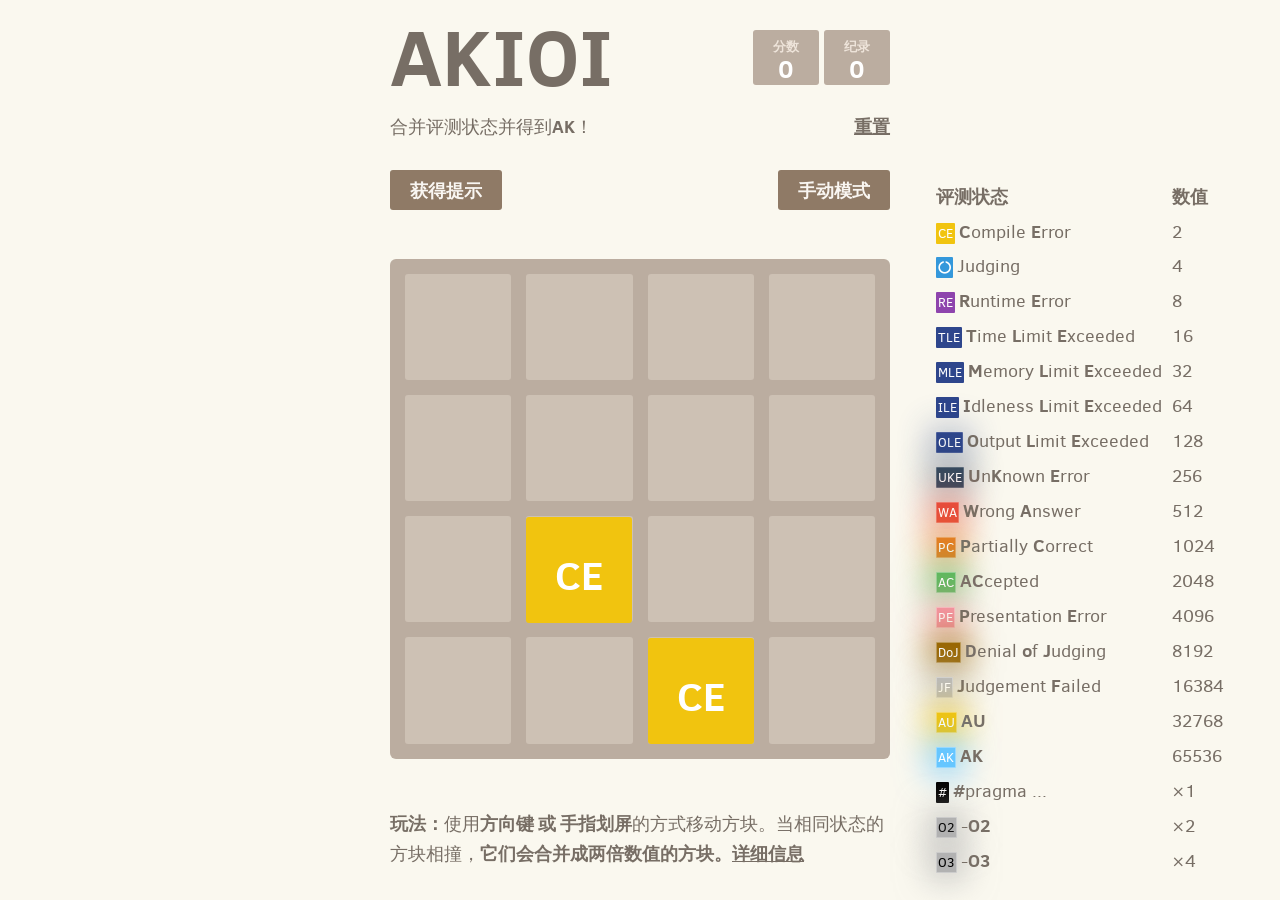
==== index.html @ 3e720c5b "Update" ====
<!DOCTYPE html>
<html>
    
    <head>
        <meta charset="utf-8">
        <title>AK IOI</title>
        <link href="style/main.css@ver=10.css" rel="stylesheet" type="text/css" encoding="utf-8">
        <link href="style/ai.css@ver=10.css" rel="stylesheet" type="text/css">
        <link href="https://cdn.jsdelivr.net/npm/font-awesome@4.7.0/css/font-awesome.min.css" rel="stylesheet" type="text/css">
        <link rel="shortcut icon" href="favicon.ico">
        <script src="https://cdn.jsdelivr.net/npm/jquery@3.2.1/dist/jquery.min.js"></script>
        <meta name="HandheldFriendly" content="True">
        <meta name="MobileOptimized" content="320">
        <meta name="viewport" content="width=device-width, target-densitydpi=160dpi, initial-scale=1.0, maximum-scale=1, user-scalable=no">
        <meta property="og:title" content="AK IOI 游戏" />
        <meta property="og:site_name" content="AK IOI 游戏" />
        <meta property="og:description" content="合并评测状态并获得AK！警告：该游戏非常容易上瘾" />
        <meta property="og:image" content="http://gabrielecirulli.github.io/2048/meta/og_image.png" />
        <style>
        .game-container {
            touch-action: none;
        }
        </style>
        <script>
        	localStorage['65536AI_ActualValue'] = false;
        </script>
    </head>
    
    <body>
        <div class="mobile-top"></div>
        <div class="container">
            <div class="game-explanation game-list" style="pointer-events:none;position:absolute;padding-left:540px;padding-top:128px;">
                <table class="status-list">
                    <style>.status-list th,.status-list td{text-align:left;padding:4px;}</style>
                    <tr>
                        <th>评测状态</th>
                        <th>数值</th>
                    </tr>
                    <tr>
                        <td><span class="tile tile-2 example">CE</span><span class="game-list-label"><strong>C</strong>ompile <strong>E</strong>rror</span></td>
                        <td>2</td>
                    </tr>
                    <tr>
                        <td><span class="tile tile-4 example"><i class="fa fa-spin fa-circle-o-notch"></i></span><span class="game-list-label">Judging</span></td>
                        <td>4</td>
                    </tr>
                    <tr>
                        <td><span class="tile tile-8 example">RE</span><span class="game-list-label"><strong>R</strong>untime <strong>E</strong>rror</span></td>
                        <td>8</td>
                    </tr>
                    <tr>
                        <td><span class="tile tile-16 example">TLE</span><span class="game-list-label"><strong>T</strong>ime <strong>L</strong>imit <strong>E</strong>xceeded</span></td>
                        <td>16</td>
                    </tr>
                    <tr>
                        <td><span class="tile tile-32 example">MLE</span><span class="game-list-label"><strong>M</strong>emory <strong>L</strong>imit <strong>E</strong>xceeded</span></td>
                        <td>32</td>
                    </tr>
                    <tr>
                        <td><span class="tile tile-64 example">ILE</span><span class="game-list-label"><strong>I</strong>dleness <strong>L</strong>imit <strong>E</strong>xceeded</span></td>
                        <td>64</td>
                    </tr>
                    <tr>
                        <td><span class="tile tile-128 example">OLE</span><span class="game-list-label"><strong>O</strong>utput <strong>L</strong>imit <strong>E</strong>xceeded</span></td>
                        <td>128</td>
                    </tr>
                    <tr>
                        <td><span class="tile tile-256 example">UKE</span><span class="game-list-label"><strong>U</strong>n<strong>K</strong>nown <strong>E</strong>rror</span></td>
                        <td>256</td>
                    </tr>
                    <tr>
                        <td><span class="tile tile-512 example">WA</span><span class="game-list-label"><strong>W</strong>rong <strong>A</strong>nswer</span></td>
                        <td>512</td>
                    </tr>
                    <tr>
                        <td><span class="tile tile-1024 example">PC</span><span class="game-list-label"><strong>P</strong>artially <strong>C</strong>orrect</span></td>
                        <td>1024</td>
                    </tr>
                    <tr>
                        <td><span class="tile tile-2048 example">AC</span><span class="game-list-label"><strong>AC</strong>cepted</span></td>
                        <td>2048</td>
                    </tr>
                    <tr>
                        <td><span class="tile tile-4096 example">PE</span><span class="game-list-label"><strong>P</strong>resentation <strong>E</strong>rror</span></td>
                        <td>4096</td>
                    </tr>
                    <tr>
                        <td><span class="tile tile-8192 example">DoJ</span><span class="game-list-label"><strong>D</strong>enial <strong>o</strong>f <strong>J</strong>udging</span></td>
                        <td>8192</td>
                    </tr>
                    <tr>
                        <td><span class="tile tile-16384 example">JF</span><span class="game-list-label"><strong>J</strong>udgement <strong>F</strong>ailed</span></td>
                        <td>16384</td>
                    </tr>
                    <tr>
                        <td><span class="tile tile-32768 example">AU</span><span class="game-list-label"><strong>AU</strong></span></td>
                        <td>32768</td>
                    </tr>
                    <tr>
                        <td><span class="tile tile-65536 example">AK</span><span class="game-list-label"><strong>AK</strong></span></td>
                        <td>65536</td>
                    </tr>
                    <tr>
                        <td><span class="tile tile--1 example">#</span><span class="game-list-label"><strong>#</strong>pragma ...</span></td>
                        <td>×1</td>
                    </tr>
                    <tr>
                        <td><span class="tile tile--2 example">O2</span><span class="game-list-label">-<strong>O2</strong></span></td>
                        <td>×2</td>
                    </tr>
                    <tr>
                        <td><span class="tile tile--4 example">O3</span><span class="game-list-label">-<strong>O3</strong></span></td>
                        <td>×4</td>
                    </tr>
                </table>
            </div>
            <div class="heading">
                 <h1 class="title">AKIOI</h1>

                <div style="float:right">
                  <div class="score-container">0</div>
                  <div class="best-container">0</div>
                </div>
            </div>
            <p class="game-intro">合并评测状态并得到<strong>AK</strong>！
                <a class="restart-button" style="float:right;">重置</a>
            </p>
            <div class="controls">
                <div id="hint-button-container">
                    <button id="hint-button" class="ai-button">获得提示</button>
                </div>
                <div id="feedback-container" href="javascript:void(0)" onclick="document.querySelector('#feedback-container').innerHTML='';"></div>
                <div id="run-button-container">
                    <button id="run-button" class="ai-button">手动模式</button>
                </div>
            </div>
            <div class="game-container">
                <div class="game-message">
                    <p></p>
                    <div class="lower">
                        <a class="retry-button">重玩</a>
                        <a class="score-sharing">提交成绩</a>
                    </div>
                </div>
                <div class="grid-container">
                    <div class="grid-row">
                        <div class="grid-cell"></div>
                        <div class="grid-cell"></div>
                        <div class="grid-cell"></div>
                        <div class="grid-cell"></div>
                    </div>
                    <div class="grid-row">
                        <div class="grid-cell"></div>
                        <div class="grid-cell"></div>
                        <div class="grid-cell"></div>
                        <div class="grid-cell"></div>
                    </div>
                    <div class="grid-row">
                        <div class="grid-cell"></div>
                        <div class="grid-cell"></div>
                        <div class="grid-cell"></div>
                        <div class="grid-cell"></div>
                    </div>
                    <div class="grid-row">
                        <div class="grid-cell"></div>
                        <div class="grid-cell"></div>
                        <div class="grid-cell"></div>
                        <div class="grid-cell"></div>
                    </div>
                </div>
                <div class="tile-container"></div>
            </div>
            <p class="game-explanation"> <strong class="important">玩法：</strong>使用<strong>方向键 或 手指划屏</strong>的方式移动方块。当相同状态的方块相撞，<strong>它们会合并成两倍数值的方块。</strong><a href="https://apps.ak-ioi.com/oi-2048/wiki/" target="_blank">详细信息</a>
            </p>
            <p style="margin-top:8px;display:none;" class="game-explanation" id="getfixed"> <strong class="important">提示：</strong>iOS设备的滚动锁定功能存在问题。你可以<a href="javascript:void(0)" onclick="document.querySelector('html').style.position='fixed';">禁止滚动</a> 以获得更好的游戏体验。
            </p>
            <!-- <h2><center>排行榜</center></h2>
            <p style="margin-top:-8px;"><center>14 天内的前 100 名&nbsp;<a href="javascript:;" onclick="showrank()">刷新</a></center></p>
            <p class="ranklist-show-area" style="margin-bottom: 300px;"></p>
            <script>
                var rank_is_loading = false;
                function showrank() {
                    if(rank_is_loading) return;
                    rank_is_loading = true;
                    $showbox = $('.ranklist-show-area');
                    $showbox.html('正在加载...');
                    $.ajax({
                        type: "GET",
                        cache: false,
                        url: "ranklist/ranklist.php",
                        dataType: "text",
                        error: function(e) {
                            console.log('排行加载失败：',e);
                            $showbox.html('加载失败');
                            rank_is_loading=false;
                        },
                        success: function(e) {
                            $showbox.html(e);
                            rank_is_loading=false;
                        }
                    });
                }
                showrank();
                function hideinfo() {
                    $('.ranklist-info').css('display','none');
                }
                function hideann() {
                    $('.ann-info').css('display','none');
                }
                function showinfo(id) {
                    $area = $('.info-code');
                    $box = $('.ranklist-info');
                    $.ajax({
                        type: "GET",
                        cache: false,
                        url: "ranklist/get_info.php?gameid="+id,
                        dataType: "text",
                        error: function(e) {
                            console.log('详情加载失败：',e);
                            $area.html('加载失败');
                            $box.css('display','block');
                        },
                        success: function(e) {
                            $area.html(e);
                            $box.css('display','block');
                        }
                    });
                }
                function showann(id) {
                    $area = $('.ann-code');
                    $box = $('.ann-info');
                    $.ajax({
                        type: "GET",
                        cache: false,
                        url: "skip-announcement/"+id+".txt",
                        dataType: "text",
                        error: function(e) {
                            console.log('详情加载失败：',e);
                            $area.html('加载失败');
                            $box.css('display','block');
                        },
                        success: function(e) {
                            $area.html(e);
                            $box.css('display','block');
                        }
                    });
                }
            </script> -->
            <style>
                .ranklist-info,
                .ann-info {
                    position:fixed;
                    width:100%;
                    height:100%;
                    left:0;
                    top:0;
                    background-color:rgba(0,0,0,0.5);
                    z-index:500;
                    /*overflow-y:scroll;*/
                    padding:16px;
                    display:block;
                }
                .ranklist-info-inner,
                .ann-info-inner{
                    width: calc(100% - 56px);
                    height: calc(100% - 56px);
                    background-color:#FFF;
                    z-index:501;
                    padding:12px;
                }
                .code-block {
                    border:1px solid #666;
                    background-color: #EEE;
                    font-size:14px;
                    padding:4px;
                    overflow-x:scroll;
                    overflow-y:scroll;
                }
                .info-code,
                .ann-code{
                    width: calc(100% - 13px);
                    height: calc(100% - 45px);
                    margin-bottom:0px;
                    font-size: 17px;
                }
            </style>
            <div class="ranklist-info" style="display:none;">
                <div class="ranklist-info-inner">
                    <h3 style="line-height:20%;margin-top:8px;"><a onclick="hideinfo()">×</a>&nbsp;记录详情</h3>
                    <pre class="code-block info-code">
                        Test text
                    </pre>
                </div>
            </div>
            <div class="ann-info" style="display:none;">
                <div class="ann-info-inner">
                    <h3 style="line-height:20%;margin-top:8px;"><a onclick="hideann()">×</a>&nbsp;作弊说明</h3>
                    <pre class="code-block ann-code">
                        Test text
                    </pre>
                </div>
            </div>
            <!--hr>
            Credits moved to wiki.
            <p>Created by <a href="http://gabrielecirulli.com" target="_blank">Gabriele Cirulli.</a> Based on <a href="https://itunes.apple.com/us/app/1024!/id823499224" target="_blank">1024 by Veewo Studio</a> and conceptually similar to <a href="http://asherv.com/threes/"
                target="_blank">Threes by Asher Vollmer.</a>

            </p>
            <p>AI solver by <a href="https://github.com/ov3y/65536-AI">Matt Overlan</a>

            </p>
            <div class="sharing"> <a href="https://localhost:1/share" class="twitter-share-button" data-text="Check out 65536, a game where you join numbers to score high! #65536game #65536ai" data-via="gabrielecirulli">Tweet</a>

                <script>
                ! function (d, s, id) {
                    var js, fjs = d.getElementsByTagName(s)[0],
                        p = /^http:/.test(d.location) ? 'http' : 'https';
                    if (!d.getElementById(id)) {
                        js = d.createElement(s);
                        js.id = id;
                        js.src = p + '://localhost:1/widgets.js';
                        fjs.parentNode.insertBefore(js, fjs);
                    }
                }(document, 'script', 'twitter-wjs');
                </script> <span class="btc-donate">
        <a href="bitcoin:1Ec6onfsQmoP9kkL3zkpB6c5sA4PVcXU2i">
          <img src="meta/icon_bitcoin.png">Donate
        </a>
        <span class="address"><code>1Ec6onfsQmoP9kkL3zkpB6c5sA4PVcXU2i</code></span>
</span>
            </div>
        </div-->
        </div>
        <script src="js/animframe_polyfill.js"></script>
        <script src="js/hammer.min.js"></script>
        <script src="js/keyboard_input_manager.js@ver=10"></script>
        <script src="js/html_actuator.js@ver=20"></script>
        <script src="js/grid.js@ver=54"></script>
        <script src="js/tile.js"></script>
        <script src="js/game_manager.js@ver=27"></script>
        <script src="js/application.js@ver=17"></script>
        <!--script src="js/all.js"></script-->
        <script src="js/ai.js@ver=55"></script>
        <!--script src="https://cdn.luogu.org/js/jquery-2.1.1.min.js"></script-->
        <script>
          function IsPC(){    
            var userAgentInfo = navigator.userAgent;  
            var Agents = new Array("Android", "iPhone", "SymbianOS", "Windows Phone", "iPad", "iPod");    
            var flag = true;
            for (var v = 0; v < Agents.length; v++) {    
              if (userAgentInfo.indexOf(Agents[v]) > 0) { flag = false; break; }    
            }    
            return flag;    
          }
          var u = navigator.userAgent;
          var isiOS = !!u.match(/\(i[^;]+;( U;)? CPU.+Mac OS X/);
          if(!isiOS) document.getElementById("getfixed").style.display="none";
        </script>
        


        <!--TRAKING CODE PLEASE REMOVE-->
        <script
            async
            src="https://analytics.sparkslab.art/script.js"
            data-website-id="19eea08a-0ecc-4c91-b6fb-1a1234e10586"
            data-domains="apps.ak-ioi.com"
        ></script>

        <!--DO NOT REMOVE THIS-->
        <script>
            /**
             * Tracked:
             * restart - 重新开始游戏
             * // end - 游戏结束
             * submit - 提交成绩
             */
            /**
             * The tracking function
             */
            window.sendAnalyticsEvent = (name) => {
                if(window.umami) {
                    window.umami.track(name)
                }
            }
        </script>
    </body>

</html>
---- style/main.css@ver=10.css ----
/* 你要是还乱码，我就当场把这个电脑屏幕吃掉 */
@import url(fonts/clear-sans.css);
 html, body {
    margin: 0;
    padding: 0;
    background: #faf8ef;
    color: #776e65;
    font-family:"Clear Sans", "Helvetica Neue", Arial, sans-serif;
    font-size: 18px;
}
body {
    margin: 0px 0;
}
.heading:after {
    content:"";
    display: block;
    clear: both;
}
h1.title {
    font-size: 80px;
    font-weight: bold;
    margin: 0;
    display: block;
    float: left;
}
@-webkit-keyframes move-up {
    0% {
        top: 25px;
        opacity: 1;
    }
    100% {
        top: -50px;
        opacity: 0;
    }
}
@-moz-keyframes move-up {
    0% {
        top: 25px;
        opacity: 1;
    }
    100% {
        top: -50px;
        opacity: 0;
    }
}
@keyframes move-up {
    0% {
        top: 25px;
        opacity: 1;
    }
    100% {
        top: -50px;
        opacity: 0;
    }
}
.score-container, .best-container {
    position: relative;
    display: inline-block;
    background: #bbada0;
    padding: 15px 25px;
    font-size: 25px;
    height: 25px;
    line-height: 47px;
    font-weight: bold;
    border-radius: 3px;
    color: white;
    margin-top: 30px;
    text-align: center;
}
.score-container:after, .best-container:after {
    position: absolute;
    width: 100%;
    top: 10px;
    left: 0;
    text-transform: uppercase;
    font-size: 13px;
    line-height: 13px;
    text-align: center;
    color: #eee4da;
}
.score-container .score-addition, .best-container .score-addition {
    position: absolute;
    right: 30px;
    color: red;
    font-size: 25px;
    line-height: 25px;
    font-weight: bold;
    color: rgba(119, 110, 101, 0.9);
    z-index: 100;
    -webkit-animation: move-up 600ms ease-in;
    -moz-animation: move-up 600ms ease-in;
    animation: move-up 600ms ease-in;
    -webkit-animation-fill-mode: both;
    -moz-animation-fill-mode: both;
    animation-fill-mode: both;
}
.score-container:after {
    content:"分数";
}
.best-container:after {
    content:"纪录";
}
.score-container .score-addition {
    position: absolute;
    right: 30px;
    color: red;
    font-size: 25px;
    line-height: 25px;
    font-weight: bold;
    color: rgba(119, 110, 101, 0.9);
    z-index: 100;
    -webkit-animation: move-up 600ms ease-in;
    -moz-animation: move-up 600ms ease-in;
    -webkit-animation-fill-mode: both;
    -moz-animation-fill-mode: both;
}
p {
    margin-top: 0;
    margin-bottom: 10px;
    line-height: 1.65;
}
a {
    color: #776e65;
    font-weight: bold;
    text-decoration: underline;
    cursor: pointer;
}
strong.important {
    text-transform: uppercase;
}
hr {
    border: none;
    border-bottom: 1px solid #d8d4d0;
    margin-top: 20px;
    margin-bottom: 30px;
}
.container {
    width: 500px;
    margin: 0 auto;
}
@-webkit-keyframes fade-in {
    0% {
        opacity: 0;
    }
    100% {
        opacity: 1;
    }
}
@-moz-keyframes fade-in {
    0% {
        opacity: 0;
    }
    100% {
        opacity: 1;
    }
}
@keyframes fade-in {
    0% {
        opacity: 0;
    }
    100% {
        opacity: 1;
    }
}
.game-container {
    margin-top: 40px;
    position: relative;
    padding: 15px;
    cursor: default;
    -webkit-touch-callout: none;
    -webkit-user-select: none;
    -moz-user-select: none;
    background: #bbada0;
    border-radius: 6px;
    width: 500px;
    height: 500px;
    -webkit-box-sizing: border-box;
    -moz-box-sizing: border-box;
    box-sizing: border-box;
}
.game-container .game-message {
    display: none;
    position: absolute;
    top: 0;
    right: 0;
    bottom: 0;
    left: 0;
    background: rgba(238, 228, 218, 0.5);
    z-index: 100;
    text-align: center;
    -webkit-animation: fade-in 800ms ease 1200ms;
    -moz-animation: fade-in 800ms ease 1200ms;
    -webkit-animation-fill-mode: both;
    -moz-animation-fill-mode: both;
}
.game-container .game-message p {
    font-size: 60px;
    font-weight: bold;
    height: 60px;
    line-height: 60px;
    margin-top: 222px;
}
.game-container .game-message .lower {
    display: block;
    margin-top: 59px;
}
.game-container .game-message a {
    display: inline-block;
    background: #8f7a66;
    border-radius: 3px;
    padding: 0 20px;
    text-decoration: none;
    color: #f9f6f2;
    height: 40px;
    line-height: 42px;
    margin-left: 9px;
}
.game-container .game-message .score-sharing {
    display: inline-block;
    vertical-align: middle;
    margin-left: 10px;
}
.game-container .game-message.game-won {
    background: rgba(237, 194, 46, 0.5);
    color: #f9f6f2;
}
.game-container .game-message.game-won, .game-container .game-message.game-over {
    display: block;
}
.grid-container {
    position: absolute;
    z-index: 1;
}
.grid-row {
    margin-bottom: 15px;
}
.grid-row:last-child {
    margin-bottom: 0;
}
.grid-row:after {
    content:"";
    display: block;
    clear: both;
}
.grid-cell {
    width: 106.25px;
    height: 106.25px;
    margin-right: 15px;
    float: left;
    border-radius: 3px;
    background: rgba(238, 228, 218, 0.35);
}
.grid-cell:last-child {
    margin-right: 0;
}
.tile-container {
    position: absolute;
    z-index: 2;
}
.tile {
    width: 106.25px;
    height: 106.25px;
    line-height: 116.25px;
}
.tile.tile-position-1-1 {
    position: absolute;
    left: 0px;
    top: 0px;
}
.tile.tile-position-1-2 {
    position: absolute;
    left: 0px;
    top: 121px;
}
.tile.tile-position-1-3 {
    position: absolute;
    left: 0px;
    top: 243px;
}
.tile.tile-position-1-4 {
    position: absolute;
    left: 0px;
    top: 364px;
}
.tile.tile-position-2-1 {
    position: absolute;
    left: 121px;
    top: 0px;
}
.tile.tile-position-2-2 {
    position: absolute;
    left: 121px;
    top: 121px;
}
.tile.tile-position-2-3 {
    position: absolute;
    left: 121px;
    top: 243px;
}
.tile.tile-position-2-4 {
    position: absolute;
    left: 121px;
    top: 364px;
}
.tile.tile-position-3-1 {
    position: absolute;
    left: 243px;
    top: 0px;
}
.tile.tile-position-3-2 {
    position: absolute;
    left: 243px;
    top: 121px;
}
.tile.tile-position-3-3 {
    position: absolute;
    left: 243px;
    top: 243px;
}
.tile.tile-position-3-4 {
    position: absolute;
    left: 243px;
    top: 364px;
}
.tile.tile-position-4-1 {
    position: absolute;
    left: 364px;
    top: 0px;
}
.tile.tile-position-4-2 {
    position: absolute;
    left: 364px;
    top: 121px;
}
.tile.tile-position-4-3 {
    position: absolute;
    left: 364px;
    top: 243px;
}
.tile.tile-position-4-4 {
    position: absolute;
    left: 364px;
    top: 364px;
}
.tile {
    border-radius: 3px;
    background: #eee4da;
    text-align: center;
    font-weight: bold;
    z-index: 10;
    font-size: 40px !important;
    -webkit-transition: 100ms ease-in-out;
    -moz-transition: 100ms ease-in-out;
    -webkit-transition-property: top, left;
    -moz-transition-property: top, left;
}
.tile.example {
    border-radius: 1px;
    background: #eee4da;
    text-align: center;
    font-weight: normal;
    z-index: 1;
    font-size: 13px !important;
    /*width:20px;*/
    margin-right:4px;
    margin-top:0;
    margin-left:0;
    margin-bottom:0;
    padding:2px;
    line-height: 100%;
}
@media screen and (max-width: 480px) {
    .tile {
        font-size: 20px!important;
    }
}
@media screen and (max-width: 1201px) {
    .game-list-label {
        display:none;
    }
}
@media screen and (max-width: 895px) {
    .game-list {
        display:none;
    }
}
.tile.tile--1 {
    color:#FFF;
    background: rgb(0,0,0);
    box-shadow: 0 0 30px 10px rgba(178,178,178, 0), inset 0 0 0 1px rgba(255, 255, 255, 0);
}
.tile.tile-2 {
    color:#FFF;
    background: rgb(241,196,15);
    box-shadow: 0 0 30px 10px rgba(241,196,15, 0), inset 0 0 0 1px rgba(255, 255, 255, 0);
}
.tile.tile-4 {
    color:#FFF;
    background: rgb(52,152,219);
    box-shadow: 0 0 30px 10px rgba(52,152,219, 0), inset 0 0 0 1px rgba(255, 255, 255, 0);
}
.tile.tile-8 {
    color: #FFF;
    background: rgb(142,68,173);
}
.tile.tile-16 {
    color: #FFF;
    background: rgb(46,70,140);
}
.tile.tile-32 {
    color: #FFF;
    background: rgb(46,70,140);
}
.tile.tile-64 {
    color: #FFF;
    background: rgb(46,70,140);
}
.tile.tile-128 {
    color: #FFF;
    background: rgb(46,70,140);
    box-shadow: 0 0 30px 10px rgba(46,70,140, 0.2381), inset 0 0 0 1px rgba(255, 255, 255, 0.14286);
    font-size: 45px;
}
@media screen and (max-width: 480px) {
    .tile.tile-128 {
        font-size: 25px;
    }
}
.tile.tile-256 {
    color: #FFF;
    background: rgb(52,73,94);
    box-shadow: 0 0 30px 10px rgba(52,73,94, 0.31746), inset 0 0 0 1px rgba(255, 255, 255, 0.19048);
    font-size: 45px;
}
@media screen and (max-width: 480px) {
    .tile.tile-256 {
        font-size: 25px;
    }
}
.tile.tile-512 {
    color: #FFF;
    background: rgb(231,76,60);
    box-shadow: 0 0 30px 10px rgba(231,76,60, 0.39683), inset 0 0 0 1px rgba(255, 255, 255, 0.2381);
    font-size: 45px;
}
@media screen and (max-width: 480px) {
    .tile.tile-512 {
        font-size: 25px;
    }
}
.tile.tile-1024 {
    color: #FFF;
    background: rgb(230,126,34);
    box-shadow: 0 0 30px 10px rgba(230,126,34, 0.47619), inset 0 0 0 1px rgba(255, 255, 255, 0.28571);
    font-size: 35px;
}
@media screen and (max-width: 480px) {
    .tile.tile-1024 {
        font-size: 15px;
    }
}
.tile.tile-2048 {
    color: #FFF;
    background: rgb(94,185,94);
    box-shadow: 0 0 30px 10px rgba(94,185,94, 0.55556), inset 0 0 0 1px rgba(255, 255, 255, 0.33333);
    font-size: 35px;
}
@media screen and (max-width: 480px) {
    .tile.tile-2048 {
        font-size: 15px;
    }
}
.tile.tile-4096 {
    color: #FFF;
    background: rgb(244,149,160);
    box-shadow: 0 0 30px 10px rgba(244,149,160, 0.55556), inset 0 0 0 1px rgba(255, 255, 255, 0.33333);
    font-size: 35px;
}
@media screen and (max-width: 480px) {
    .tile.tile-4096 {
        font-size: 15px;
    }
}
.tile.tile-8192 {
    color: #FFF;
    background: rgb(153,102,0);
    box-shadow: 0 0 30px 10px rgba(153,102,0, 0.55556), inset 0 0 0 1px rgba(255, 255, 255, 0.33333);
    font-size: 35px;
}
@media screen and (max-width: 480px) {
    .tile.tile-8192 {
        font-size: 15px;
    }
}
.tile.tile-16384 {
    color: #FFF;
    background: rgb(187,187,187);
    box-shadow: 0 0 30px 10px rgba(187,187,187, 0.55556), inset 0 0 0 1px rgba(255, 255, 255, 0.33333);
    font-size: 35px;
}
@media screen and (max-width: 480px) {
    .tile.tile-16384 {
        font-size: 12px;
    }
}
.tile.tile-32768 {
    color: #FFF;
    background: rgb(241,196,15);
    box-shadow: 0 0 30px 10px rgba(241,196,15, 0.55556), inset 0 0 0 1px rgba(255, 255, 255, 0.33333);
    font-size: 35px;
}
@media screen and (max-width: 480px) {
    .tile.tile-32768 {
        font-size: 12px;
    }
}
.tile.tile-65536 {
    color: #FFF;
    background: rgb(102,198,255);
    box-shadow: 0 0 30px 10px rgba(102,198,255, 0.55556), inset 0 0 0 1px rgba(255, 255, 255, 0.33333);
    font-size: 35px;
}
@media screen and (max-width: 480px) {
    .tile.tile-65536 {
        font-size: 12px;
    }
}
.tile.tile--2 {
    color: #000;
    background: rgb(178,178,178);
    box-shadow: 0 0 30px 10px rgba(178,178,178, 0.55556), inset 0 0 0 1px rgba(255, 255, 255, 0.33333);
    font-size: 35px;
}
.tile.tile--4 {
    color: #000;
    background: rgb(178,178,178);
    box-shadow: 0 0 30px 10px rgba(178,178,178, 0.55556), inset 0 0 0 1px rgba(255, 255, 255, 0.33333);
    font-size: 35px;
}
@media screen and (max-width: 480px) {
    .tile.tile-65536 {
        font-size: 12px;
    }
}
@-webkit-keyframes appear {
    0% {
        opacity: 0;
        -webkit-transform: scale(0);
        -moz-transform: scale(0);
    }
    100% {
        opacity: 1;
        -webkit-transform: scale(1);
        -moz-transform: scale(1);
    }
}
@-moz-keyframes appear {
    0% {
        opacity: 0;
        -webkit-transform: scale(0);
        -moz-transform: scale(0);
    }
    100% {
        opacity: 1;
        -webkit-transform: scale(1);
        -moz-transform: scale(1);
    }
}
@keyframes appear {
    0% {
        opacity: 0;
        -webkit-transform: scale(0);
        -moz-transform: scale(0);
    }
    100% {
        opacity: 1;
        -webkit-transform: scale(1);
        -moz-transform: scale(1);
    }
}
.tile-new {
    -webkit-animation: appear 200ms ease 100ms;
    -moz-animation: appear 200ms ease 100ms;
    -webkit-animation-fill-mode: both;
    -moz-animation-fill-mode: both;
}
@-webkit-keyframes pop {
    0% {
        -webkit-transform: scale(0);
        -moz-transform: scale(0);
    }
    50% {
        -webkit-transform: scale(1.2);
        -moz-transform: scale(1.2);
    }
    100% {
        -webkit-transform: scale(1);
        -moz-transform: scale(1);
    }
}
@-moz-keyframes pop {
    0% {
        -webkit-transform: scale(0);
        -moz-transform: scale(0);
    }
    50% {
        -webkit-transform: scale(1.2);
        -moz-transform: scale(1.2);
    }
    100% {
        -webkit-transform: scale(1);
        -moz-transform: scale(1);
    }
}
@keyframes pop {
    0% {
        -webkit-transform: scale(0);
        -moz-transform: scale(0);
    }
    50% {
        -webkit-transform: scale(1.2);
        -moz-transform: scale(1.2);
    }
    100% {
        -webkit-transform: scale(1);
        -moz-transform: scale(1);
    }
}
.tile-merged {
    z-index: 20;
    -webkit-animation: pop 200ms ease 100ms;
    -moz-animation: pop 200ms ease 100ms;
    -webkit-animation-fill-mode: both;
    -moz-animation-fill-mode: both;
}
.game-intro {
    margin-bottom: 0;
}
.game-explanation {
    margin-top: 50px;
}
.sharing {
    margin-top: 20px;
    text-align: center;
}
.sharing > iframe, .sharing span {
    display: inline-block;
    vertical-align: middle;
}
@media screen and (max-width: 480px) {
    html, body {
        font-size: 15px;
    }
    body {
        margin: 20px 0;
        padding: 0 20px;
    }
    h1.title {
        font-size: 50px;
    }
    .container {
        width: 280px;
        margin: 0 auto;
    }
    .score-container {
        margin-top: 0;
    }
    .heading {
        margin-bottom: 10px;
    }
    .game-container {
        margin-top: 40px;
        position: relative;
        padding: 10px;
        cursor: default;
        -webkit-touch-callout: none;
        -webkit-user-select: none;
        -moz-user-select: none;
        background: #bbada0;
        border-radius: 6px;
        width: 280px;
        height: 280px;
        -webkit-box-sizing: border-box;
        -moz-box-sizing: border-box;
        box-sizing: border-box;
    }
    .game-container .game-message {
        display: none;
        position: absolute;
        top: 0;
        right: 0;
        bottom: 0;
        left: 0;
        background: rgba(238, 228, 218, 0.5);
        z-index: 100;
        text-align: center;
        -webkit-animation: fade-in 800ms ease 1200ms;
        -moz-animation: fade-in 800ms ease 1200ms;
        -webkit-animation-fill-mode: both;
        -moz-animation-fill-mode: both;
    }
    .game-container .game-message p {
        font-size: 60px;
        font-weight: bold;
        height: 60px;
        line-height: 60px;
        margin-top: 222px;
    }
    .game-container .game-message .lower {
        display: block;
        margin-top: 59px;
    }
    .game-container .game-message a {
        display: inline-block;
        background: #8f7a66;
        border-radius: 3px;
        padding: 0 20px;
        text-decoration: none;
        color: #f9f6f2;
        height: 40px;
        line-height: 42px;
        margin-left: 9px;
    }
    .game-container .game-message .score-sharing {
        display: inline-block;
        vertical-align: middle;
        margin-left: 10px;
    }
    .game-container .game-message.game-won {
        background: rgba(237, 194, 46, 0.5);
        color: #f9f6f2;
    }
    .game-container .game-message.game-won, .game-container .game-message.game-over {
        display: block;
    }
    .grid-container {
        position: absolute;
        z-index: 1;
    }
    .grid-row {
        margin-bottom: 10px;
    }
    .grid-row:last-child {
        margin-bottom: 0;
    }
    .grid-row:after {
        content:"";
        display: block;
        clear: both;
    }
    .grid-cell {
        width: 57.5px;
        height: 57.5px;
        margin-right: 10px;
        float: left;
        border-radius: 3px;
        background: rgba(238, 228, 218, 0.35);
    }
    .grid-cell:last-child {
        margin-right: 0;
    }
    .tile-container {
        position: absolute;
        z-index: 2;
    }
    .tile {
        width: 57.5px;
        height: 57.5px;
        line-height: 67.5px;
    }
    .tile.tile-position-1-1 {
        position: absolute;
        left: 0px;
        top: 0px;
    }
    .tile.tile-position-1-2 {
        position: absolute;
        left: 0px;
        top: 68px;
    }
    .tile.tile-position-1-3 {
        position: absolute;
        left: 0px;
        top: 135px;
    }
    .tile.tile-position-1-4 {
        position: absolute;
        left: 0px;
        top: 203px;
    }
    .tile.tile-position-2-1 {
        position: absolute;
        left: 68px;
        top: 0px;
    }
    .tile.tile-position-2-2 {
        position: absolute;
        left: 68px;
        top: 68px;
    }
    .tile.tile-position-2-3 {
        position: absolute;
        left: 68px;
        top: 135px;
    }
    .tile.tile-position-2-4 {
        position: absolute;
        left: 68px;
        top: 203px;
    }
    .tile.tile-position-3-1 {
        position: absolute;
        left: 135px;
        top: 0px;
    }
    .tile.tile-position-3-2 {
        position: absolute;
        left: 135px;
        top: 68px;
    }
    .tile.tile-position-3-3 {
        position: absolute;
        left: 135px;
        top: 135px;
    }
    .tile.tile-position-3-4 {
        position: absolute;
        left: 135px;
        top: 203px;
    }
    .tile.tile-position-4-1 {
        position: absolute;
        left: 203px;
        top: 0px;
    }
    .tile.tile-position-4-2 {
        position: absolute;
        left: 203px;
        top: 68px;
    }
    .tile.tile-position-4-3 {
        position: absolute;
        left: 203px;
        top: 135px;
    }
    .tile.tile-position-4-4 {
        position: absolute;
        left: 203px;
        top: 203px;
    }
    .game-container {
        margin-top: 20px;
    }
    .tile {
        font-size: 35px;
    }
    .game-message p {
        font-size: 30px !important;
        height: 30px !important;
        line-height: 30px !important;
        margin-top: 90px !important;
    }
    .game-message .lower {
        margin-top: 30px !important;
    }
}
.btc-donate {
    position: relative;
    margin-left: 20px;
    display: inline-block;
    background: #8f7a66;
    border-radius: 3px;
    padding: 0 20px;
    text-decoration: none;
    color: #f9f6f2;
    height: 40px;
    line-height: 42px;
    cursor: pointer;
}
.btc-donate img {
    vertical-align: -4px;
    margin-right: 8px;
}
.btc-donate a {
    color: #f9f6f2;
    text-decoration: none;
    font-weight: normal;
}
.btc-donate .address {
    cursor: auto;
    position: absolute;
    width: 340px;
    right: 50%;
    margin-right: -170px;
    padding-bottom: 7px;
    top: -30px;
    opacity: 0;
    pointer-events: none;
    -webkit-transition: 400ms ease;
    -moz-transition: 400ms ease;
    -webkit-transition-property: top, opacity;
    -moz-transition-property: top, opacity;
}
.btc-donate .address:after {
    position: absolute;
    border-top: 10px solid #bbada0;
    border-right: 7px solid transparent;
    border-left: 7px solid transparent;
    content:"";
    bottom: 0px;
    left: 50%;
    margin-left: -7px;
}
.btc-donate .address code {
    background-color: #bbada0;
    padding: 10px 15px;
    width: 100%;
    border-radius: 3px;
    line-height: 1;
    font-weight: normal;
    font-size: 15px;
    font-family: Consolas, "Liberation Mono", Courier, monospace;
    text-align: center;
}
.btc-donate:hover .address, .btc-donate .address:hover .address {
    opacity: 1;
    top: -45px;
    pointer-events: auto;
}
---- style/ai.css@ver=10.css ----
.controls {
  margin-top: 1em;
  padding: 0.5em 0;
  overflow: auto;
}

.controls button {
  /*display: inline-block;*/
  background: #8f7a66;
  border: 0;
  border-radius: 3px;
  padding: 0 20px;
  color: #f9f6f2;
  height: 40px;
  line-height: 42px;
  font-family: "Clear Sans", "Helvetica Neue", Arial, sans-serif;
  font-size: 18px;
  font-weight: bold;
  cursor: pointer;
}

.controls button:hover {
    background: #ad957f;
} 

.ai-button, #feedback-container {
  line-height: 40px;
  font-size: 36px;
}

#run-button-container {
  float: right;
}

#hint-button-container, #feedback-container {
  float: left;
}

#feedback-container {
  background: #8f7a66;
  color: #f9f6f2;
  margin-left: 1em;
  font-weight: bold;
}
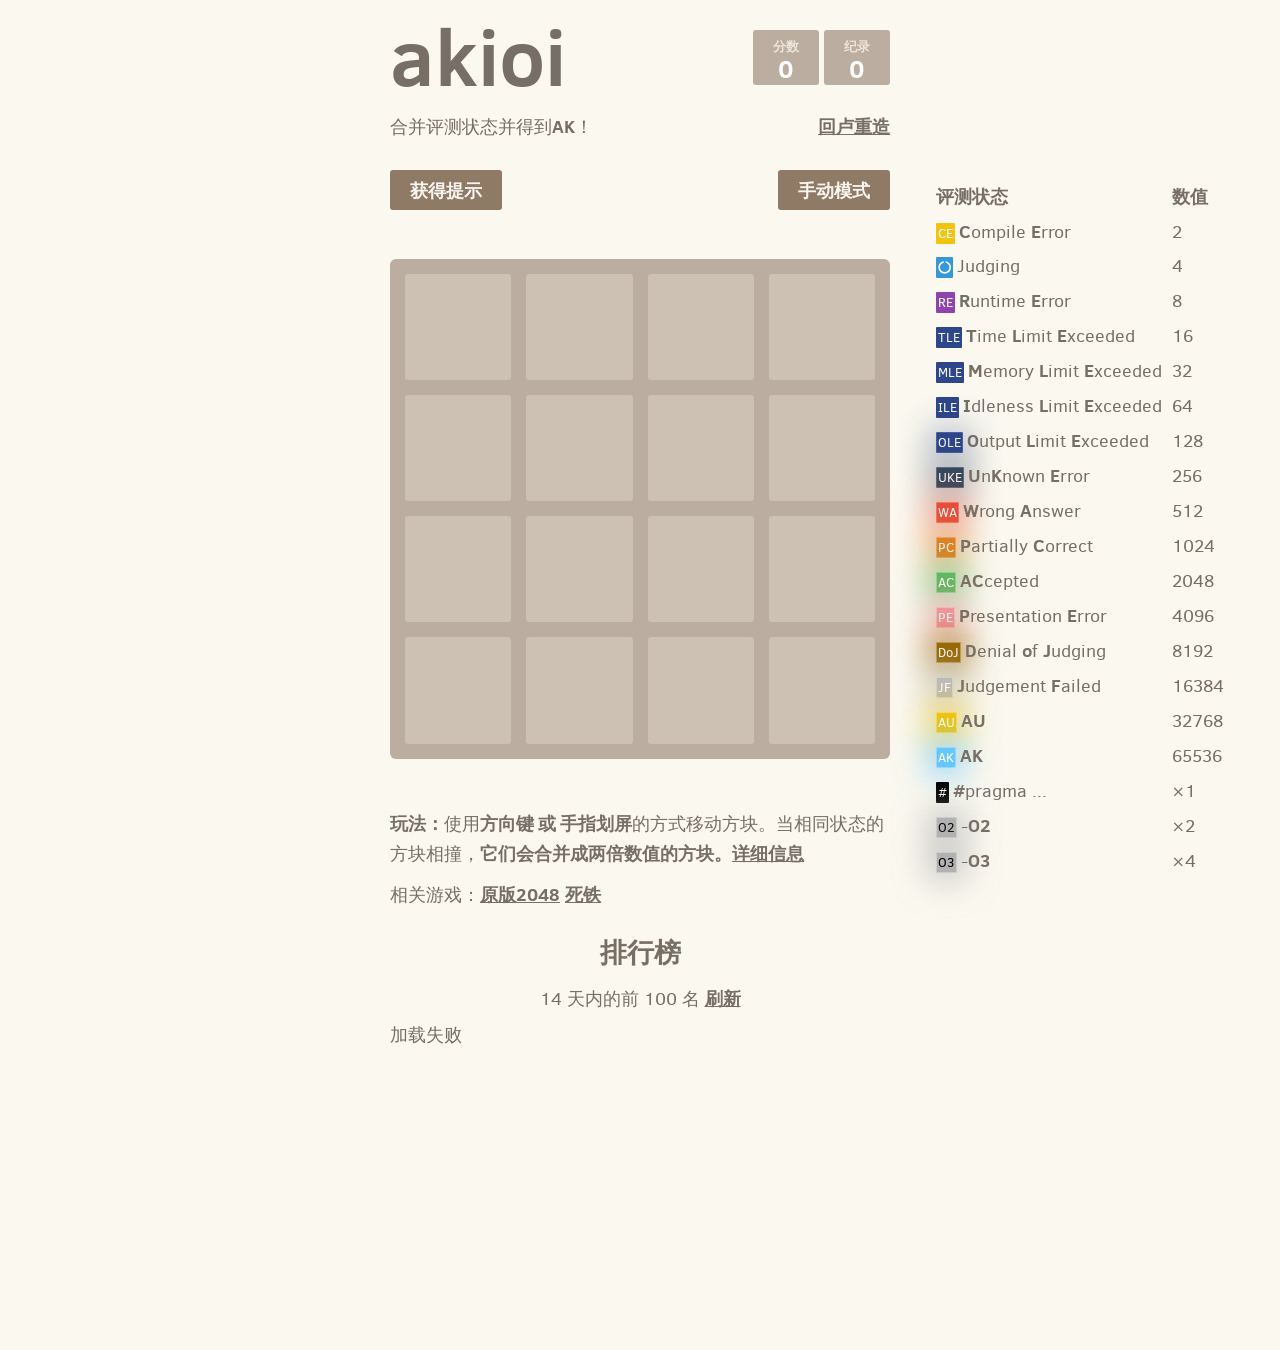
==== commit faf5eed9: "Update" ====
--- a/index.html
+++ b/index.html
@@ -4,10 +4,10 @@
     <head>
         <meta charset="utf-8">
         <title>AK IOI</title>
-        <link href="style/main.css@ver=10.css" rel="stylesheet" type="text/css" encoding="utf-8">
-        <link href="style/ai.css@ver=10.css" rel="stylesheet" type="text/css">
+        <link href="oi-2048/style/main.css@ver=10.css" rel="stylesheet" type="text/css" encoding="utf-8">
+        <link href="oi-2048/style/ai.css@ver=10.css" rel="stylesheet" type="text/css">
         <link href="https://cdn.jsdelivr.net/npm/font-awesome@4.7.0/css/font-awesome.min.css" rel="stylesheet" type="text/css">
-        <link rel="shortcut icon" href="favicon.ico">
+        <link rel="shortcut icon" href="oi-2048/favicon.ico">
         <script src="https://cdn.jsdelivr.net/npm/jquery@3.2.1/dist/jquery.min.js"></script>
         <meta name="HandheldFriendly" content="True">
         <meta name="MobileOptimized" content="320">
@@ -115,7 +115,7 @@
                 </table>
             </div>
             <div class="heading">
-                 <h1 class="title">AKIOI</h1>
+                 <h1 class="title">akioi</h1>
 
                 <div style="float:right">
                   <div class="score-container">0</div>
@@ -123,7 +123,7 @@
                 </div>
             </div>
             <p class="game-intro">合并评测状态并得到<strong>AK</strong>！
-                <a class="restart-button" style="float:right;">重置</a>
+                <a class="restart-button" style="float:right;">回卢重造</a>
             </p>
             <div class="controls">
                 <div id="hint-button-container">
@@ -172,9 +172,10 @@
             </div>
             <p class="game-explanation"> <strong class="important">玩法：</strong>使用<strong>方向键 或 手指划屏</strong>的方式移动方块。当相同状态的方块相撞，<strong>它们会合并成两倍数值的方块。</strong><a href="https://apps.ak-ioi.com/oi-2048/wiki/" target="_blank">详细信息</a>
             </p>
+            <p>相关游戏：<a href="https://2048game.com/" target="_blank">原版2048</a> <a href="https://dimit.me/Fe26/index_zh_CN.html" target="_blank">死铁</a></p>
             <p style="margin-top:8px;display:none;" class="game-explanation" id="getfixed"> <strong class="important">提示：</strong>iOS设备的滚动锁定功能存在问题。你可以<a href="javascript:void(0)" onclick="document.querySelector('html').style.position='fixed';">禁止滚动</a> 以获得更好的游戏体验。
             </p>
-            <!-- <h2><center>排行榜</center></h2>
+            <h2><center>排行榜</center></h2>
             <p style="margin-top:-8px;"><center>14 天内的前 100 名&nbsp;<a href="javascript:;" onclick="showrank()">刷新</a></center></p>
             <p class="ranklist-show-area" style="margin-bottom: 300px;"></p>
             <script>
@@ -245,7 +246,7 @@
                         }
                     });
                 }
-            </script> -->
+            </script>
             <style>
                 .ranklist-info,
                 .ann-info {
@@ -331,16 +332,16 @@
             </div>
         </div-->
         </div>
-        <script src="js/animframe_polyfill.js"></script>
-        <script src="js/hammer.min.js"></script>
-        <script src="js/keyboard_input_manager.js@ver=10"></script>
-        <script src="js/html_actuator.js@ver=20"></script>
-        <script src="js/grid.js@ver=54"></script>
-        <script src="js/tile.js"></script>
-        <script src="js/game_manager.js@ver=27"></script>
-        <script src="js/application.js@ver=17"></script>
+        <script src="oi-2048/js/animframe_polyfill.js"></script>
+        <script src="oi-2048/js/hammer.min.js"></script>
+        <script src="oi-2048/js/keyboard_input_manager.js@ver=10"></script>
+        <script src="oi-2048/js/html_actuator.js@ver=20"></script>
+        <script src="oi-2048/js/grid.js@ver=54"></script>
+        <script src="oi-2048/js/tile.js"></script>
+        <script src="oi-2048/js/game_manager.js@ver=27"></script>
+        <script src="oi-2048/js/application.js@ver=17"></script>
         <!--script src="js/all.js"></script-->
-        <script src="js/ai.js@ver=55"></script>
+        <script src="oi-2048/js/ai.js@ver=55"></script>
         <!--script src="https://cdn.luogu.org/js/jquery-2.1.1.min.js"></script-->
         <script>
           function IsPC(){    
--- a/oi-2048/style/main.css@ver=10.css
+++ b/oi-2048/style/main.css@ver=10.css
@@ -0,0 +1,929 @@
+/* 你要是还乱码，我就当场把这个电脑屏幕吃掉 */
+@import url(fonts/clear-sans.css);
+ html, body {
+    margin: 0;
+    padding: 0;
+    background: #faf8ef;
+    color: #776e65;
+    font-family:"Clear Sans", "Helvetica Neue", Arial, sans-serif;
+    font-size: 18px;
+}
+body {
+    margin: 0px 0;
+}
+.heading:after {
+    content:"";
+    display: block;
+    clear: both;
+}
+h1.title {
+    font-size: 80px;
+    font-weight: bold;
+    margin: 0;
+    display: block;
+    float: left;
+}
+@-webkit-keyframes move-up {
+    0% {
+        top: 25px;
+        opacity: 1;
+    }
+    100% {
+        top: -50px;
+        opacity: 0;
+    }
+}
+@-moz-keyframes move-up {
+    0% {
+        top: 25px;
+        opacity: 1;
+    }
+    100% {
+        top: -50px;
+        opacity: 0;
+    }
+}
+@keyframes move-up {
+    0% {
+        top: 25px;
+        opacity: 1;
+    }
+    100% {
+        top: -50px;
+        opacity: 0;
+    }
+}
+.score-container, .best-container {
+    position: relative;
+    display: inline-block;
+    background: #bbada0;
+    padding: 15px 25px;
+    font-size: 25px;
+    height: 25px;
+    line-height: 47px;
+    font-weight: bold;
+    border-radius: 3px;
+    color: white;
+    margin-top: 30px;
+    text-align: center;
+}
+.score-container:after, .best-container:after {
+    position: absolute;
+    width: 100%;
+    top: 10px;
+    left: 0;
+    text-transform: uppercase;
+    font-size: 13px;
+    line-height: 13px;
+    text-align: center;
+    color: #eee4da;
+}
+.score-container .score-addition, .best-container .score-addition {
+    position: absolute;
+    right: 30px;
+    color: red;
+    font-size: 25px;
+    line-height: 25px;
+    font-weight: bold;
+    color: rgba(119, 110, 101, 0.9);
+    z-index: 100;
+    -webkit-animation: move-up 600ms ease-in;
+    -moz-animation: move-up 600ms ease-in;
+    animation: move-up 600ms ease-in;
+    -webkit-animation-fill-mode: both;
+    -moz-animation-fill-mode: both;
+    animation-fill-mode: both;
+}
+.score-container:after {
+    content:"分数";
+}
+.best-container:after {
+    content:"纪录";
+}
+.score-container .score-addition {
+    position: absolute;
+    right: 30px;
+    color: red;
+    font-size: 25px;
+    line-height: 25px;
+    font-weight: bold;
+    color: rgba(119, 110, 101, 0.9);
+    z-index: 100;
+    -webkit-animation: move-up 600ms ease-in;
+    -moz-animation: move-up 600ms ease-in;
+    -webkit-animation-fill-mode: both;
+    -moz-animation-fill-mode: both;
+}
+p {
+    margin-top: 0;
+    margin-bottom: 10px;
+    line-height: 1.65;
+}
+a {
+    color: #776e65;
+    font-weight: bold;
+    text-decoration: underline;
+    cursor: pointer;
+}
+strong.important {
+    text-transform: uppercase;
+}
+hr {
+    border: none;
+    border-bottom: 1px solid #d8d4d0;
+    margin-top: 20px;
+    margin-bottom: 30px;
+}
+.container {
+    width: 500px;
+    margin: 0 auto;
+}
+@-webkit-keyframes fade-in {
+    0% {
+        opacity: 0;
+    }
+    100% {
+        opacity: 1;
+    }
+}
+@-moz-keyframes fade-in {
+    0% {
+        opacity: 0;
+    }
+    100% {
+        opacity: 1;
+    }
+}
+@keyframes fade-in {
+    0% {
+        opacity: 0;
+    }
+    100% {
+        opacity: 1;
+    }
+}
+.game-container {
+    margin-top: 40px;
+    position: relative;
+    padding: 15px;
+    cursor: default;
+    -webkit-touch-callout: none;
+    -webkit-user-select: none;
+    -moz-user-select: none;
+    background: #bbada0;
+    border-radius: 6px;
+    width: 500px;
+    height: 500px;
+    -webkit-box-sizing: border-box;
+    -moz-box-sizing: border-box;
+    box-sizing: border-box;
+}
+.game-container .game-message {
+    display: none;
+    position: absolute;
+    top: 0;
+    right: 0;
+    bottom: 0;
+    left: 0;
+    background: rgba(238, 228, 218, 0.5);
+    z-index: 100;
+    text-align: center;
+    -webkit-animation: fade-in 800ms ease 1200ms;
+    -moz-animation: fade-in 800ms ease 1200ms;
+    -webkit-animation-fill-mode: both;
+    -moz-animation-fill-mode: both;
+}
+.game-container .game-message p {
+    font-size: 60px;
+    font-weight: bold;
+    height: 60px;
+    line-height: 60px;
+    margin-top: 222px;
+}
+.game-container .game-message .lower {
+    display: block;
+    margin-top: 59px;
+}
+.game-container .game-message a {
+    display: inline-block;
+    background: #8f7a66;
+    border-radius: 3px;
+    padding: 0 20px;
+    text-decoration: none;
+    color: #f9f6f2;
+    height: 40px;
+    line-height: 42px;
+    margin-left: 9px;
+}
+.game-container .game-message .score-sharing {
+    display: inline-block;
+    vertical-align: middle;
+    margin-left: 10px;
+}
+.game-container .game-message.game-won {
+    background: rgba(237, 194, 46, 0.5);
+    color: #f9f6f2;
+}
+.game-container .game-message.game-won, .game-container .game-message.game-over {
+    display: block;
+}
+.grid-container {
+    position: absolute;
+    z-index: 1;
+}
+.grid-row {
+    margin-bottom: 15px;
+}
+.grid-row:last-child {
+    margin-bottom: 0;
+}
+.grid-row:after {
+    content:"";
+    display: block;
+    clear: both;
+}
+.grid-cell {
+    width: 106.25px;
+    height: 106.25px;
+    margin-right: 15px;
+    float: left;
+    border-radius: 3px;
+    background: rgba(238, 228, 218, 0.35);
+}
+.grid-cell:last-child {
+    margin-right: 0;
+}
+.tile-container {
+    position: absolute;
+    z-index: 2;
+}
+.tile {
+    width: 106.25px;
+    height: 106.25px;
+    line-height: 116.25px;
+}
+.tile.tile-position-1-1 {
+    position: absolute;
+    left: 0px;
+    top: 0px;
+}
+.tile.tile-position-1-2 {
+    position: absolute;
+    left: 0px;
+    top: 121px;
+}
+.tile.tile-position-1-3 {
+    position: absolute;
+    left: 0px;
+    top: 243px;
+}
+.tile.tile-position-1-4 {
+    position: absolute;
+    left: 0px;
+    top: 364px;
+}
+.tile.tile-position-2-1 {
+    position: absolute;
+    left: 121px;
+    top: 0px;
+}
+.tile.tile-position-2-2 {
+    position: absolute;
+    left: 121px;
+    top: 121px;
+}
+.tile.tile-position-2-3 {
+    position: absolute;
+    left: 121px;
+    top: 243px;
+}
+.tile.tile-position-2-4 {
+    position: absolute;
+    left: 121px;
+    top: 364px;
+}
+.tile.tile-position-3-1 {
+    position: absolute;
+    left: 243px;
+    top: 0px;
+}
+.tile.tile-position-3-2 {
+    position: absolute;
+    left: 243px;
+    top: 121px;
+}
+.tile.tile-position-3-3 {
+    position: absolute;
+    left: 243px;
+    top: 243px;
+}
+.tile.tile-position-3-4 {
+    position: absolute;
+    left: 243px;
+    top: 364px;
+}
+.tile.tile-position-4-1 {
+    position: absolute;
+    left: 364px;
+    top: 0px;
+}
+.tile.tile-position-4-2 {
+    position: absolute;
+    left: 364px;
+    top: 121px;
+}
+.tile.tile-position-4-3 {
+    position: absolute;
+    left: 364px;
+    top: 243px;
+}
+.tile.tile-position-4-4 {
+    position: absolute;
+    left: 364px;
+    top: 364px;
+}
+.tile {
+    border-radius: 3px;
+    background: #eee4da;
+    text-align: center;
+    font-weight: bold;
+    z-index: 10;
+    font-size: 40px !important;
+    -webkit-transition: 100ms ease-in-out;
+    -moz-transition: 100ms ease-in-out;
+    -webkit-transition-property: top, left;
+    -moz-transition-property: top, left;
+}
+.tile.example {
+    border-radius: 1px;
+    background: #eee4da;
+    text-align: center;
+    font-weight: normal;
+    z-index: 1;
+    font-size: 13px !important;
+    /*width:20px;*/
+    margin-right:4px;
+    margin-top:0;
+    margin-left:0;
+    margin-bottom:0;
+    padding:2px;
+    line-height: 100%;
+}
+@media screen and (max-width: 480px) {
+    .tile {
+        font-size: 20px!important;
+    }
+}
+@media screen and (max-width: 1201px) {
+    .game-list-label {
+        display:none;
+    }
+}
+@media screen and (max-width: 895px) {
+    .game-list {
+        display:none;
+    }
+}
+.tile.tile--1 {
+    color:#FFF;
+    background: rgb(0,0,0);
+    box-shadow: 0 0 30px 10px rgba(178,178,178, 0), inset 0 0 0 1px rgba(255, 255, 255, 0);
+}
+.tile.tile-2 {
+    color:#FFF;
+    background: rgb(241,196,15);
+    box-shadow: 0 0 30px 10px rgba(241,196,15, 0), inset 0 0 0 1px rgba(255, 255, 255, 0);
+}
+.tile.tile-4 {
+    color:#FFF;
+    background: rgb(52,152,219);
+    box-shadow: 0 0 30px 10px rgba(52,152,219, 0), inset 0 0 0 1px rgba(255, 255, 255, 0);
+}
+.tile.tile-8 {
+    color: #FFF;
+    background: rgb(142,68,173);
+}
+.tile.tile-16 {
+    color: #FFF;
+    background: rgb(46,70,140);
+}
+.tile.tile-32 {
+    color: #FFF;
+    background: rgb(46,70,140);
+}
+.tile.tile-64 {
+    color: #FFF;
+    background: rgb(46,70,140);
+}
+.tile.tile-128 {
+    color: #FFF;
+    background: rgb(46,70,140);
+    box-shadow: 0 0 30px 10px rgba(46,70,140, 0.2381), inset 0 0 0 1px rgba(255, 255, 255, 0.14286);
+    font-size: 45px;
+}
+@media screen and (max-width: 480px) {
+    .tile.tile-128 {
+        font-size: 25px;
+    }
+}
+.tile.tile-256 {
+    color: #FFF;
+    background: rgb(52,73,94);
+    box-shadow: 0 0 30px 10px rgba(52,73,94, 0.31746), inset 0 0 0 1px rgba(255, 255, 255, 0.19048);
+    font-size: 45px;
+}
+@media screen and (max-width: 480px) {
+    .tile.tile-256 {
+        font-size: 25px;
+    }
+}
+.tile.tile-512 {
+    color: #FFF;
+    background: rgb(231,76,60);
+    box-shadow: 0 0 30px 10px rgba(231,76,60, 0.39683), inset 0 0 0 1px rgba(255, 255, 255, 0.2381);
+    font-size: 45px;
+}
+@media screen and (max-width: 480px) {
+    .tile.tile-512 {
+        font-size: 25px;
+    }
+}
+.tile.tile-1024 {
+    color: #FFF;
+    background: rgb(230,126,34);
+    box-shadow: 0 0 30px 10px rgba(230,126,34, 0.47619), inset 0 0 0 1px rgba(255, 255, 255, 0.28571);
+    font-size: 35px;
+}
+@media screen and (max-width: 480px) {
+    .tile.tile-1024 {
+        font-size: 15px;
+    }
+}
+.tile.tile-2048 {
+    color: #FFF;
+    background: rgb(94,185,94);
+    box-shadow: 0 0 30px 10px rgba(94,185,94, 0.55556), inset 0 0 0 1px rgba(255, 255, 255, 0.33333);
+    font-size: 35px;
+}
+@media screen and (max-width: 480px) {
+    .tile.tile-2048 {
+        font-size: 15px;
+    }
+}
+.tile.tile-4096 {
+    color: #FFF;
+    background: rgb(244,149,160);
+    box-shadow: 0 0 30px 10px rgba(244,149,160, 0.55556), inset 0 0 0 1px rgba(255, 255, 255, 0.33333);
+    font-size: 35px;
+}
+@media screen and (max-width: 480px) {
+    .tile.tile-4096 {
+        font-size: 15px;
+    }
+}
+.tile.tile-8192 {
+    color: #FFF;
+    background: rgb(153,102,0);
+    box-shadow: 0 0 30px 10px rgba(153,102,0, 0.55556), inset 0 0 0 1px rgba(255, 255, 255, 0.33333);
+    font-size: 35px;
+}
+@media screen and (max-width: 480px) {
+    .tile.tile-8192 {
+        font-size: 15px;
+    }
+}
+.tile.tile-16384 {
+    color: #FFF;
+    background: rgb(187,187,187);
+    box-shadow: 0 0 30px 10px rgba(187,187,187, 0.55556), inset 0 0 0 1px rgba(255, 255, 255, 0.33333);
+    font-size: 35px;
+}
+@media screen and (max-width: 480px) {
+    .tile.tile-16384 {
+        font-size: 12px;
+    }
+}
+.tile.tile-32768 {
+    color: #FFF;
+    background: rgb(241,196,15);
+    box-shadow: 0 0 30px 10px rgba(241,196,15, 0.55556), inset 0 0 0 1px rgba(255, 255, 255, 0.33333);
+    font-size: 35px;
+}
+@media screen and (max-width: 480px) {
+    .tile.tile-32768 {
+        font-size: 12px;
+    }
+}
+.tile.tile-65536 {
+    color: #FFF;
+    background: rgb(102,198,255);
+    box-shadow: 0 0 30px 10px rgba(102,198,255, 0.55556), inset 0 0 0 1px rgba(255, 255, 255, 0.33333);
+    font-size: 35px;
+}
+@media screen and (max-width: 480px) {
+    .tile.tile-65536 {
+        font-size: 12px;
+    }
+}
+.tile.tile--2 {
+    color: #000;
+    background: rgb(178,178,178);
+    box-shadow: 0 0 30px 10px rgba(178,178,178, 0.55556), inset 0 0 0 1px rgba(255, 255, 255, 0.33333);
+    font-size: 35px;
+}
+.tile.tile--4 {
+    color: #000;
+    background: rgb(178,178,178);
+    box-shadow: 0 0 30px 10px rgba(178,178,178, 0.55556), inset 0 0 0 1px rgba(255, 255, 255, 0.33333);
+    font-size: 35px;
+}
+@media screen and (max-width: 480px) {
+    .tile.tile-65536 {
+        font-size: 12px;
+    }
+}
+@-webkit-keyframes appear {
+    0% {
+        opacity: 0;
+        -webkit-transform: scale(0);
+        -moz-transform: scale(0);
+    }
+    100% {
+        opacity: 1;
+        -webkit-transform: scale(1);
+        -moz-transform: scale(1);
+    }
+}
+@-moz-keyframes appear {
+    0% {
+        opacity: 0;
+        -webkit-transform: scale(0);
+        -moz-transform: scale(0);
+    }
+    100% {
+        opacity: 1;
+        -webkit-transform: scale(1);
+        -moz-transform: scale(1);
+    }
+}
+@keyframes appear {
+    0% {
+        opacity: 0;
+        -webkit-transform: scale(0);
+        -moz-transform: scale(0);
+    }
+    100% {
+        opacity: 1;
+        -webkit-transform: scale(1);
+        -moz-transform: scale(1);
+    }
+}
+.tile-new {
+    -webkit-animation: appear 200ms ease 100ms;
+    -moz-animation: appear 200ms ease 100ms;
+    -webkit-animation-fill-mode: both;
+    -moz-animation-fill-mode: both;
+}
+@-webkit-keyframes pop {
+    0% {
+        -webkit-transform: scale(0);
+        -moz-transform: scale(0);
+    }
+    50% {
+        -webkit-transform: scale(1.2);
+        -moz-transform: scale(1.2);
+    }
+    100% {
+        -webkit-transform: scale(1);
+        -moz-transform: scale(1);
+    }
+}
+@-moz-keyframes pop {
+    0% {
+        -webkit-transform: scale(0);
+        -moz-transform: scale(0);
+    }
+    50% {
+        -webkit-transform: scale(1.2);
+        -moz-transform: scale(1.2);
+    }
+    100% {
+        -webkit-transform: scale(1);
+        -moz-transform: scale(1);
+    }
+}
+@keyframes pop {
+    0% {
+        -webkit-transform: scale(0);
+        -moz-transform: scale(0);
+    }
+    50% {
+        -webkit-transform: scale(1.2);
+        -moz-transform: scale(1.2);
+    }
+    100% {
+        -webkit-transform: scale(1);
+        -moz-transform: scale(1);
+    }
+}
+.tile-merged {
+    z-index: 20;
+    -webkit-animation: pop 200ms ease 100ms;
+    -moz-animation: pop 200ms ease 100ms;
+    -webkit-animation-fill-mode: both;
+    -moz-animation-fill-mode: both;
+}
+.game-intro {
+    margin-bottom: 0;
+}
+.game-explanation {
+    margin-top: 50px;
+}
+.sharing {
+    margin-top: 20px;
+    text-align: center;
+}
+.sharing > iframe, .sharing span {
+    display: inline-block;
+    vertical-align: middle;
+}
+@media screen and (max-width: 480px) {
+    html, body {
+        font-size: 15px;
+    }
+    body {
+        margin: 20px 0;
+        padding: 0 20px;
+    }
+    h1.title {
+        font-size: 50px;
+    }
+    .container {
+        width: 280px;
+        margin: 0 auto;
+    }
+    .score-container {
+        margin-top: 0;
+    }
+    .heading {
+        margin-bottom: 10px;
+    }
+    .game-container {
+        margin-top: 40px;
+        position: relative;
+        padding: 10px;
+        cursor: default;
+        -webkit-touch-callout: none;
+        -webkit-user-select: none;
+        -moz-user-select: none;
+        background: #bbada0;
+        border-radius: 6px;
+        width: 280px;
+        height: 280px;
+        -webkit-box-sizing: border-box;
+        -moz-box-sizing: border-box;
+        box-sizing: border-box;
+    }
+    .game-container .game-message {
+        display: none;
+        position: absolute;
+        top: 0;
+        right: 0;
+        bottom: 0;
+        left: 0;
+        background: rgba(238, 228, 218, 0.5);
+        z-index: 100;
+        text-align: center;
+        -webkit-animation: fade-in 800ms ease 1200ms;
+        -moz-animation: fade-in 800ms ease 1200ms;
+        -webkit-animation-fill-mode: both;
+        -moz-animation-fill-mode: both;
+    }
+    .game-container .game-message p {
+        font-size: 60px;
+        font-weight: bold;
+        height: 60px;
+        line-height: 60px;
+        margin-top: 222px;
+    }
+    .game-container .game-message .lower {
+        display: block;
+        margin-top: 59px;
+    }
+    .game-container .game-message a {
+        display: inline-block;
+        background: #8f7a66;
+        border-radius: 3px;
+        padding: 0 20px;
+        text-decoration: none;
+        color: #f9f6f2;
+        height: 40px;
+        line-height: 42px;
+        margin-left: 9px;
+    }
+    .game-container .game-message .score-sharing {
+        display: inline-block;
+        vertical-align: middle;
+        margin-left: 10px;
+    }
+    .game-container .game-message.game-won {
+        background: rgba(237, 194, 46, 0.5);
+        color: #f9f6f2;
+    }
+    .game-container .game-message.game-won, .game-container .game-message.game-over {
+        display: block;
+    }
+    .grid-container {
+        position: absolute;
+        z-index: 1;
+    }
+    .grid-row {
+        margin-bottom: 10px;
+    }
+    .grid-row:last-child {
+        margin-bottom: 0;
+    }
+    .grid-row:after {
+        content:"";
+        display: block;
+        clear: both;
+    }
+    .grid-cell {
+        width: 57.5px;
+        height: 57.5px;
+        margin-right: 10px;
+        float: left;
+        border-radius: 3px;
+        background: rgba(238, 228, 218, 0.35);
+    }
+    .grid-cell:last-child {
+        margin-right: 0;
+    }
+    .tile-container {
+        position: absolute;
+        z-index: 2;
+    }
+    .tile {
+        width: 57.5px;
+        height: 57.5px;
+        line-height: 67.5px;
+    }
+    .tile.tile-position-1-1 {
+        position: absolute;
+        left: 0px;
+        top: 0px;
+    }
+    .tile.tile-position-1-2 {
+        position: absolute;
+        left: 0px;
+        top: 68px;
+    }
+    .tile.tile-position-1-3 {
+        position: absolute;
+        left: 0px;
+        top: 135px;
+    }
+    .tile.tile-position-1-4 {
+        position: absolute;
+        left: 0px;
+        top: 203px;
+    }
+    .tile.tile-position-2-1 {
+        position: absolute;
+        left: 68px;
+        top: 0px;
+    }
+    .tile.tile-position-2-2 {
+        position: absolute;
+        left: 68px;
+        top: 68px;
+    }
+    .tile.tile-position-2-3 {
+        position: absolute;
+        left: 68px;
+        top: 135px;
+    }
+    .tile.tile-position-2-4 {
+        position: absolute;
+        left: 68px;
+        top: 203px;
+    }
+    .tile.tile-position-3-1 {
+        position: absolute;
+        left: 135px;
+        top: 0px;
+    }
+    .tile.tile-position-3-2 {
+        position: absolute;
+        left: 135px;
+        top: 68px;
+    }
+    .tile.tile-position-3-3 {
+        position: absolute;
+        left: 135px;
+        top: 135px;
+    }
+    .tile.tile-position-3-4 {
+        position: absolute;
+        left: 135px;
+        top: 203px;
+    }
+    .tile.tile-position-4-1 {
+        position: absolute;
+        left: 203px;
+        top: 0px;
+    }
+    .tile.tile-position-4-2 {
+        position: absolute;
+        left: 203px;
+        top: 68px;
+    }
+    .tile.tile-position-4-3 {
+        position: absolute;
+        left: 203px;
+        top: 135px;
+    }
+    .tile.tile-position-4-4 {
+        position: absolute;
+        left: 203px;
+        top: 203px;
+    }
+    .game-container {
+        margin-top: 20px;
+    }
+    .tile {
+        font-size: 35px;
+    }
+    .game-message p {
+        font-size: 30px !important;
+        height: 30px !important;
+        line-height: 30px !important;
+        margin-top: 90px !important;
+    }
+    .game-message .lower {
+        margin-top: 30px !important;
+    }
+}
+.btc-donate {
+    position: relative;
+    margin-left: 20px;
+    display: inline-block;
+    background: #8f7a66;
+    border-radius: 3px;
+    padding: 0 20px;
+    text-decoration: none;
+    color: #f9f6f2;
+    height: 40px;
+    line-height: 42px;
+    cursor: pointer;
+}
+.btc-donate img {
+    vertical-align: -4px;
+    margin-right: 8px;
+}
+.btc-donate a {
+    color: #f9f6f2;
+    text-decoration: none;
+    font-weight: normal;
+}
+.btc-donate .address {
+    cursor: auto;
+    position: absolute;
+    width: 340px;
+    right: 50%;
+    margin-right: -170px;
+    padding-bottom: 7px;
+    top: -30px;
+    opacity: 0;
+    pointer-events: none;
+    -webkit-transition: 400ms ease;
+    -moz-transition: 400ms ease;
+    -webkit-transition-property: top, opacity;
+    -moz-transition-property: top, opacity;
+}
+.btc-donate .address:after {
+    position: absolute;
+    border-top: 10px solid #bbada0;
+    border-right: 7px solid transparent;
+    border-left: 7px solid transparent;
+    content:"";
+    bottom: 0px;
+    left: 50%;
+    margin-left: -7px;
+}
+.btc-donate .address code {
+    background-color: #bbada0;
+    padding: 10px 15px;
+    width: 100%;
+    border-radius: 3px;
+    line-height: 1;
+    font-weight: normal;
+    font-size: 15px;
+    font-family: Consolas, "Liberation Mono", Courier, monospace;
+    text-align: center;
+}
+.btc-donate:hover .address, .btc-donate .address:hover .address {
+    opacity: 1;
+    top: -45px;
+    pointer-events: auto;
+}
--- a/oi-2048/style/ai.css@ver=10.css
+++ b/oi-2048/style/ai.css@ver=10.css
@@ -0,0 +1,44 @@
+.controls {
+  margin-top: 1em;
+  padding: 0.5em 0;
+  overflow: auto;
+}
+
+.controls button {
+  /*display: inline-block;*/
+  background: #8f7a66;
+  border: 0;
+  border-radius: 3px;
+  padding: 0 20px;
+  color: #f9f6f2;
+  height: 40px;
+  line-height: 42px;
+  font-family: "Clear Sans", "Helvetica Neue", Arial, sans-serif;
+  font-size: 18px;
+  font-weight: bold;
+  cursor: pointer;
+}
+
+.controls button:hover {
+    background: #ad957f;
+} 
+
+.ai-button, #feedback-container {
+  line-height: 40px;
+  font-size: 36px;
+}
+
+#run-button-container {
+  float: right;
+}
+
+#hint-button-container, #feedback-container {
+  float: left;
+}
+
+#feedback-container {
+  background: #8f7a66;
+  color: #f9f6f2;
+  margin-left: 1em;
+  font-weight: bold;
+}
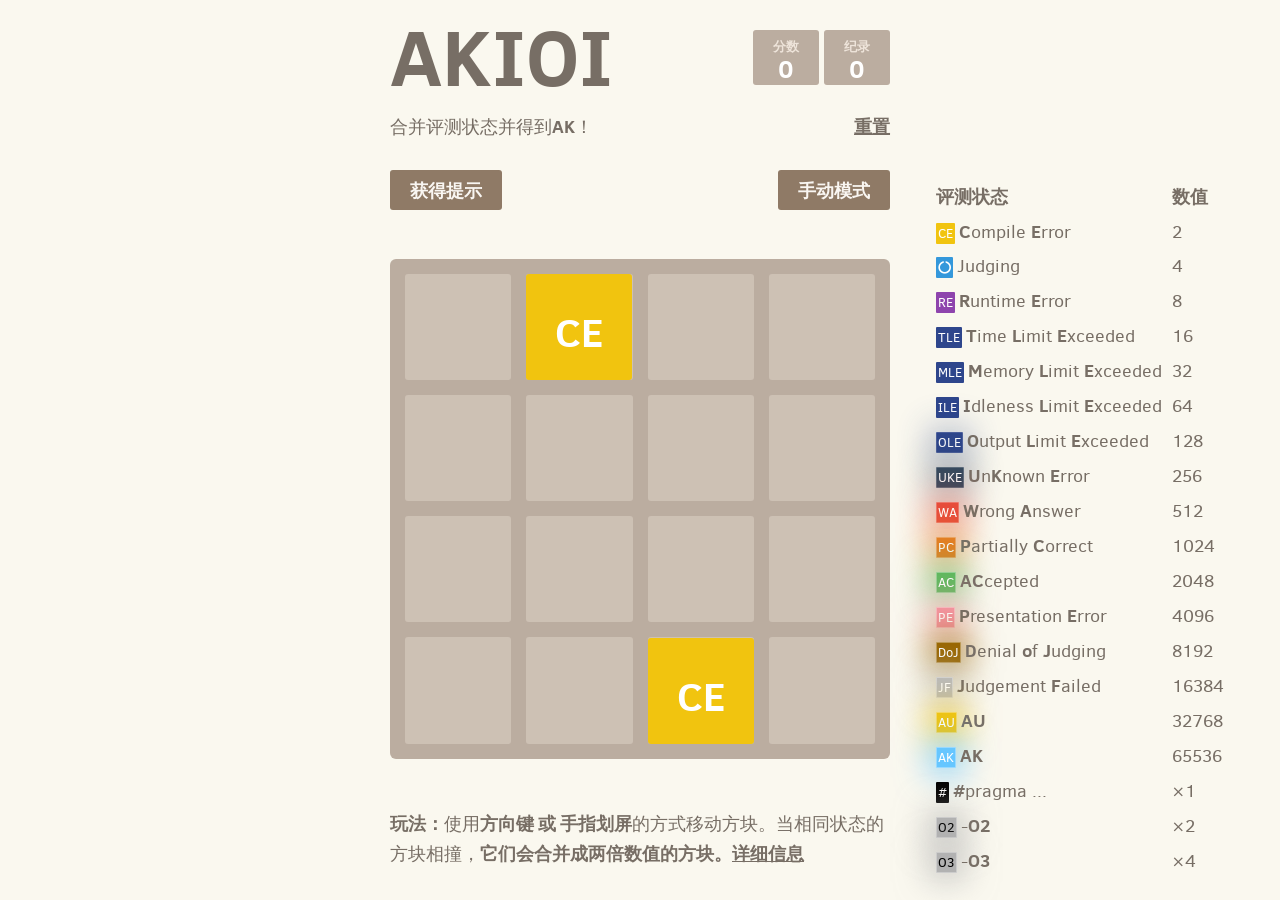
==== commit 27cb4744: "Update" ====
--- a/index.html
+++ b/index.html
@@ -4,10 +4,10 @@
     <head>
         <meta charset="utf-8">
         <title>AK IOI</title>
-        <link href="oi-2048/style/main.css@ver=10.css" rel="stylesheet" type="text/css" encoding="utf-8">
-        <link href="oi-2048/style/ai.css@ver=10.css" rel="stylesheet" type="text/css">
+        <link href="style/main.css@ver=10.css" rel="stylesheet" type="text/css" encoding="utf-8">
+        <link href="style/ai.css@ver=10.css" rel="stylesheet" type="text/css">
         <link href="https://cdn.jsdelivr.net/npm/font-awesome@4.7.0/css/font-awesome.min.css" rel="stylesheet" type="text/css">
-        <link rel="shortcut icon" href="oi-2048/favicon.ico">
+        <link rel="shortcut icon" href="favicon.ico">
         <script src="https://cdn.jsdelivr.net/npm/jquery@3.2.1/dist/jquery.min.js"></script>
         <meta name="HandheldFriendly" content="True">
         <meta name="MobileOptimized" content="320">
@@ -115,7 +115,7 @@
                 </table>
             </div>
             <div class="heading">
-                 <h1 class="title">akioi</h1>
+                 <h1 class="title">AKIOI</h1>
 
                 <div style="float:right">
                   <div class="score-container">0</div>
@@ -123,7 +123,7 @@
                 </div>
             </div>
             <p class="game-intro">合并评测状态并得到<strong>AK</strong>！
-                <a class="restart-button" style="float:right;">回卢重造</a>
+                <a class="restart-button" style="float:right;">重置</a>
             </p>
             <div class="controls">
                 <div id="hint-button-container">
@@ -172,10 +172,9 @@
             </div>
             <p class="game-explanation"> <strong class="important">玩法：</strong>使用<strong>方向键 或 手指划屏</strong>的方式移动方块。当相同状态的方块相撞，<strong>它们会合并成两倍数值的方块。</strong><a href="https://apps.ak-ioi.com/oi-2048/wiki/" target="_blank">详细信息</a>
             </p>
-            <p>相关游戏：<a href="https://2048game.com/" target="_blank">原版2048</a> <a href="https://dimit.me/Fe26/index_zh_CN.html" target="_blank">死铁</a></p>
             <p style="margin-top:8px;display:none;" class="game-explanation" id="getfixed"> <strong class="important">提示：</strong>iOS设备的滚动锁定功能存在问题。你可以<a href="javascript:void(0)" onclick="document.querySelector('html').style.position='fixed';">禁止滚动</a> 以获得更好的游戏体验。
             </p>
-            <h2><center>排行榜</center></h2>
+            <!-- <h2><center>排行榜</center></h2>
             <p style="margin-top:-8px;"><center>14 天内的前 100 名&nbsp;<a href="javascript:;" onclick="showrank()">刷新</a></center></p>
             <p class="ranklist-show-area" style="margin-bottom: 300px;"></p>
             <script>
@@ -246,7 +245,7 @@
                         }
                     });
                 }
-            </script>
+            </script> -->
             <style>
                 .ranklist-info,
                 .ann-info {
@@ -332,16 +331,16 @@
             </div>
         </div-->
         </div>
-        <script src="oi-2048/js/animframe_polyfill.js"></script>
-        <script src="oi-2048/js/hammer.min.js"></script>
-        <script src="oi-2048/js/keyboard_input_manager.js@ver=10"></script>
-        <script src="oi-2048/js/html_actuator.js@ver=20"></script>
-        <script src="oi-2048/js/grid.js@ver=54"></script>
-        <script src="oi-2048/js/tile.js"></script>
-        <script src="oi-2048/js/game_manager.js@ver=27"></script>
-        <script src="oi-2048/js/application.js@ver=17"></script>
+        <script src="js/animframe_polyfill.js"></script>
+        <script src="js/hammer.min.js"></script>
+        <script src="js/keyboard_input_manager.js@ver=10"></script>
+        <script src="js/html_actuator.js@ver=20"></script>
+        <script src="js/grid.js@ver=54"></script>
+        <script src="js/tile.js"></script>
+        <script src="js/game_manager.js@ver=27"></script>
+        <script src="js/application.js@ver=17"></script>
         <!--script src="js/all.js"></script-->
-        <script src="oi-2048/js/ai.js@ver=55"></script>
+        <script src="js/ai.js@ver=55"></script>
         <!--script src="https://cdn.luogu.org/js/jquery-2.1.1.min.js"></script-->
         <script>
           function IsPC(){    
--- a/style/main.css@ver=10.css
+++ b/style/main.css@ver=10.css
@@ -0,0 +1,929 @@
+/* 你要是还乱码，我就当场把这个电脑屏幕吃掉 */
+@import url(fonts/clear-sans.css);
+ html, body {
+    margin: 0;
+    padding: 0;
+    background: #faf8ef;
+    color: #776e65;
+    font-family:"Clear Sans", "Helvetica Neue", Arial, sans-serif;
+    font-size: 18px;
+}
+body {
+    margin: 0px 0;
+}
+.heading:after {
+    content:"";
+    display: block;
+    clear: both;
+}
+h1.title {
+    font-size: 80px;
+    font-weight: bold;
+    margin: 0;
+    display: block;
+    float: left;
+}
+@-webkit-keyframes move-up {
+    0% {
+        top: 25px;
+        opacity: 1;
+    }
+    100% {
+        top: -50px;
+        opacity: 0;
+    }
+}
+@-moz-keyframes move-up {
+    0% {
+        top: 25px;
+        opacity: 1;
+    }
+    100% {
+        top: -50px;
+        opacity: 0;
+    }
+}
+@keyframes move-up {
+    0% {
+        top: 25px;
+        opacity: 1;
+    }
+    100% {
+        top: -50px;
+        opacity: 0;
+    }
+}
+.score-container, .best-container {
+    position: relative;
+    display: inline-block;
+    background: #bbada0;
+    padding: 15px 25px;
+    font-size: 25px;
+    height: 25px;
+    line-height: 47px;
+    font-weight: bold;
+    border-radius: 3px;
+    color: white;
+    margin-top: 30px;
+    text-align: center;
+}
+.score-container:after, .best-container:after {
+    position: absolute;
+    width: 100%;
+    top: 10px;
+    left: 0;
+    text-transform: uppercase;
+    font-size: 13px;
+    line-height: 13px;
+    text-align: center;
+    color: #eee4da;
+}
+.score-container .score-addition, .best-container .score-addition {
+    position: absolute;
+    right: 30px;
+    color: red;
+    font-size: 25px;
+    line-height: 25px;
+    font-weight: bold;
+    color: rgba(119, 110, 101, 0.9);
+    z-index: 100;
+    -webkit-animation: move-up 600ms ease-in;
+    -moz-animation: move-up 600ms ease-in;
+    animation: move-up 600ms ease-in;
+    -webkit-animation-fill-mode: both;
+    -moz-animation-fill-mode: both;
+    animation-fill-mode: both;
+}
+.score-container:after {
+    content:"分数";
+}
+.best-container:after {
+    content:"纪录";
+}
+.score-container .score-addition {
+    position: absolute;
+    right: 30px;
+    color: red;
+    font-size: 25px;
+    line-height: 25px;
+    font-weight: bold;
+    color: rgba(119, 110, 101, 0.9);
+    z-index: 100;
+    -webkit-animation: move-up 600ms ease-in;
+    -moz-animation: move-up 600ms ease-in;
+    -webkit-animation-fill-mode: both;
+    -moz-animation-fill-mode: both;
+}
+p {
+    margin-top: 0;
+    margin-bottom: 10px;
+    line-height: 1.65;
+}
+a {
+    color: #776e65;
+    font-weight: bold;
+    text-decoration: underline;
+    cursor: pointer;
+}
+strong.important {
+    text-transform: uppercase;
+}
+hr {
+    border: none;
+    border-bottom: 1px solid #d8d4d0;
+    margin-top: 20px;
+    margin-bottom: 30px;
+}
+.container {
+    width: 500px;
+    margin: 0 auto;
+}
+@-webkit-keyframes fade-in {
+    0% {
+        opacity: 0;
+    }
+    100% {
+        opacity: 1;
+    }
+}
+@-moz-keyframes fade-in {
+    0% {
+        opacity: 0;
+    }
+    100% {
+        opacity: 1;
+    }
+}
+@keyframes fade-in {
+    0% {
+        opacity: 0;
+    }
+    100% {
+        opacity: 1;
+    }
+}
+.game-container {
+    margin-top: 40px;
+    position: relative;
+    padding: 15px;
+    cursor: default;
+    -webkit-touch-callout: none;
+    -webkit-user-select: none;
+    -moz-user-select: none;
+    background: #bbada0;
+    border-radius: 6px;
+    width: 500px;
+    height: 500px;
+    -webkit-box-sizing: border-box;
+    -moz-box-sizing: border-box;
+    box-sizing: border-box;
+}
+.game-container .game-message {
+    display: none;
+    position: absolute;
+    top: 0;
+    right: 0;
+    bottom: 0;
+    left: 0;
+    background: rgba(238, 228, 218, 0.5);
+    z-index: 100;
+    text-align: center;
+    -webkit-animation: fade-in 800ms ease 1200ms;
+    -moz-animation: fade-in 800ms ease 1200ms;
+    -webkit-animation-fill-mode: both;
+    -moz-animation-fill-mode: both;
+}
+.game-container .game-message p {
+    font-size: 60px;
+    font-weight: bold;
+    height: 60px;
+    line-height: 60px;
+    margin-top: 222px;
+}
+.game-container .game-message .lower {
+    display: block;
+    margin-top: 59px;
+}
+.game-container .game-message a {
+    display: inline-block;
+    background: #8f7a66;
+    border-radius: 3px;
+    padding: 0 20px;
+    text-decoration: none;
+    color: #f9f6f2;
+    height: 40px;
+    line-height: 42px;
+    margin-left: 9px;
+}
+.game-container .game-message .score-sharing {
+    display: inline-block;
+    vertical-align: middle;
+    margin-left: 10px;
+}
+.game-container .game-message.game-won {
+    background: rgba(237, 194, 46, 0.5);
+    color: #f9f6f2;
+}
+.game-container .game-message.game-won, .game-container .game-message.game-over {
+    display: block;
+}
+.grid-container {
+    position: absolute;
+    z-index: 1;
+}
+.grid-row {
+    margin-bottom: 15px;
+}
+.grid-row:last-child {
+    margin-bottom: 0;
+}
+.grid-row:after {
+    content:"";
+    display: block;
+    clear: both;
+}
+.grid-cell {
+    width: 106.25px;
+    height: 106.25px;
+    margin-right: 15px;
+    float: left;
+    border-radius: 3px;
+    background: rgba(238, 228, 218, 0.35);
+}
+.grid-cell:last-child {
+    margin-right: 0;
+}
+.tile-container {
+    position: absolute;
+    z-index: 2;
+}
+.tile {
+    width: 106.25px;
+    height: 106.25px;
+    line-height: 116.25px;
+}
+.tile.tile-position-1-1 {
+    position: absolute;
+    left: 0px;
+    top: 0px;
+}
+.tile.tile-position-1-2 {
+    position: absolute;
+    left: 0px;
+    top: 121px;
+}
+.tile.tile-position-1-3 {
+    position: absolute;
+    left: 0px;
+    top: 243px;
+}
+.tile.tile-position-1-4 {
+    position: absolute;
+    left: 0px;
+    top: 364px;
+}
+.tile.tile-position-2-1 {
+    position: absolute;
+    left: 121px;
+    top: 0px;
+}
+.tile.tile-position-2-2 {
+    position: absolute;
+    left: 121px;
+    top: 121px;
+}
+.tile.tile-position-2-3 {
+    position: absolute;
+    left: 121px;
+    top: 243px;
+}
+.tile.tile-position-2-4 {
+    position: absolute;
+    left: 121px;
+    top: 364px;
+}
+.tile.tile-position-3-1 {
+    position: absolute;
+    left: 243px;
+    top: 0px;
+}
+.tile.tile-position-3-2 {
+    position: absolute;
+    left: 243px;
+    top: 121px;
+}
+.tile.tile-position-3-3 {
+    position: absolute;
+    left: 243px;
+    top: 243px;
+}
+.tile.tile-position-3-4 {
+    position: absolute;
+    left: 243px;
+    top: 364px;
+}
+.tile.tile-position-4-1 {
+    position: absolute;
+    left: 364px;
+    top: 0px;
+}
+.tile.tile-position-4-2 {
+    position: absolute;
+    left: 364px;
+    top: 121px;
+}
+.tile.tile-position-4-3 {
+    position: absolute;
+    left: 364px;
+    top: 243px;
+}
+.tile.tile-position-4-4 {
+    position: absolute;
+    left: 364px;
+    top: 364px;
+}
+.tile {
+    border-radius: 3px;
+    background: #eee4da;
+    text-align: center;
+    font-weight: bold;
+    z-index: 10;
+    font-size: 40px !important;
+    -webkit-transition: 100ms ease-in-out;
+    -moz-transition: 100ms ease-in-out;
+    -webkit-transition-property: top, left;
+    -moz-transition-property: top, left;
+}
+.tile.example {
+    border-radius: 1px;
+    background: #eee4da;
+    text-align: center;
+    font-weight: normal;
+    z-index: 1;
+    font-size: 13px !important;
+    /*width:20px;*/
+    margin-right:4px;
+    margin-top:0;
+    margin-left:0;
+    margin-bottom:0;
+    padding:2px;
+    line-height: 100%;
+}
+@media screen and (max-width: 480px) {
+    .tile {
+        font-size: 20px!important;
+    }
+}
+@media screen and (max-width: 1201px) {
+    .game-list-label {
+        display:none;
+    }
+}
+@media screen and (max-width: 895px) {
+    .game-list {
+        display:none;
+    }
+}
+.tile.tile--1 {
+    color:#FFF;
+    background: rgb(0,0,0);
+    box-shadow: 0 0 30px 10px rgba(178,178,178, 0), inset 0 0 0 1px rgba(255, 255, 255, 0);
+}
+.tile.tile-2 {
+    color:#FFF;
+    background: rgb(241,196,15);
+    box-shadow: 0 0 30px 10px rgba(241,196,15, 0), inset 0 0 0 1px rgba(255, 255, 255, 0);
+}
+.tile.tile-4 {
+    color:#FFF;
+    background: rgb(52,152,219);
+    box-shadow: 0 0 30px 10px rgba(52,152,219, 0), inset 0 0 0 1px rgba(255, 255, 255, 0);
+}
+.tile.tile-8 {
+    color: #FFF;
+    background: rgb(142,68,173);
+}
+.tile.tile-16 {
+    color: #FFF;
+    background: rgb(46,70,140);
+}
+.tile.tile-32 {
+    color: #FFF;
+    background: rgb(46,70,140);
+}
+.tile.tile-64 {
+    color: #FFF;
+    background: rgb(46,70,140);
+}
+.tile.tile-128 {
+    color: #FFF;
+    background: rgb(46,70,140);
+    box-shadow: 0 0 30px 10px rgba(46,70,140, 0.2381), inset 0 0 0 1px rgba(255, 255, 255, 0.14286);
+    font-size: 45px;
+}
+@media screen and (max-width: 480px) {
+    .tile.tile-128 {
+        font-size: 25px;
+    }
+}
+.tile.tile-256 {
+    color: #FFF;
+    background: rgb(52,73,94);
+    box-shadow: 0 0 30px 10px rgba(52,73,94, 0.31746), inset 0 0 0 1px rgba(255, 255, 255, 0.19048);
+    font-size: 45px;
+}
+@media screen and (max-width: 480px) {
+    .tile.tile-256 {
+        font-size: 25px;
+    }
+}
+.tile.tile-512 {
+    color: #FFF;
+    background: rgb(231,76,60);
+    box-shadow: 0 0 30px 10px rgba(231,76,60, 0.39683), inset 0 0 0 1px rgba(255, 255, 255, 0.2381);
+    font-size: 45px;
+}
+@media screen and (max-width: 480px) {
+    .tile.tile-512 {
+        font-size: 25px;
+    }
+}
+.tile.tile-1024 {
+    color: #FFF;
+    background: rgb(230,126,34);
+    box-shadow: 0 0 30px 10px rgba(230,126,34, 0.47619), inset 0 0 0 1px rgba(255, 255, 255, 0.28571);
+    font-size: 35px;
+}
+@media screen and (max-width: 480px) {
+    .tile.tile-1024 {
+        font-size: 15px;
+    }
+}
+.tile.tile-2048 {
+    color: #FFF;
+    background: rgb(94,185,94);
+    box-shadow: 0 0 30px 10px rgba(94,185,94, 0.55556), inset 0 0 0 1px rgba(255, 255, 255, 0.33333);
+    font-size: 35px;
+}
+@media screen and (max-width: 480px) {
+    .tile.tile-2048 {
+        font-size: 15px;
+    }
+}
+.tile.tile-4096 {
+    color: #FFF;
+    background: rgb(244,149,160);
+    box-shadow: 0 0 30px 10px rgba(244,149,160, 0.55556), inset 0 0 0 1px rgba(255, 255, 255, 0.33333);
+    font-size: 35px;
+}
+@media screen and (max-width: 480px) {
+    .tile.tile-4096 {
+        font-size: 15px;
+    }
+}
+.tile.tile-8192 {
+    color: #FFF;
+    background: rgb(153,102,0);
+    box-shadow: 0 0 30px 10px rgba(153,102,0, 0.55556), inset 0 0 0 1px rgba(255, 255, 255, 0.33333);
+    font-size: 35px;
+}
+@media screen and (max-width: 480px) {
+    .tile.tile-8192 {
+        font-size: 15px;
+    }
+}
+.tile.tile-16384 {
+    color: #FFF;
+    background: rgb(187,187,187);
+    box-shadow: 0 0 30px 10px rgba(187,187,187, 0.55556), inset 0 0 0 1px rgba(255, 255, 255, 0.33333);
+    font-size: 35px;
+}
+@media screen and (max-width: 480px) {
+    .tile.tile-16384 {
+        font-size: 12px;
+    }
+}
+.tile.tile-32768 {
+    color: #FFF;
+    background: rgb(241,196,15);
+    box-shadow: 0 0 30px 10px rgba(241,196,15, 0.55556), inset 0 0 0 1px rgba(255, 255, 255, 0.33333);
+    font-size: 35px;
+}
+@media screen and (max-width: 480px) {
+    .tile.tile-32768 {
+        font-size: 12px;
+    }
+}
+.tile.tile-65536 {
+    color: #FFF;
+    background: rgb(102,198,255);
+    box-shadow: 0 0 30px 10px rgba(102,198,255, 0.55556), inset 0 0 0 1px rgba(255, 255, 255, 0.33333);
+    font-size: 35px;
+}
+@media screen and (max-width: 480px) {
+    .tile.tile-65536 {
+        font-size: 12px;
+    }
+}
+.tile.tile--2 {
+    color: #000;
+    background: rgb(178,178,178);
+    box-shadow: 0 0 30px 10px rgba(178,178,178, 0.55556), inset 0 0 0 1px rgba(255, 255, 255, 0.33333);
+    font-size: 35px;
+}
+.tile.tile--4 {
+    color: #000;
+    background: rgb(178,178,178);
+    box-shadow: 0 0 30px 10px rgba(178,178,178, 0.55556), inset 0 0 0 1px rgba(255, 255, 255, 0.33333);
+    font-size: 35px;
+}
+@media screen and (max-width: 480px) {
+    .tile.tile-65536 {
+        font-size: 12px;
+    }
+}
+@-webkit-keyframes appear {
+    0% {
+        opacity: 0;
+        -webkit-transform: scale(0);
+        -moz-transform: scale(0);
+    }
+    100% {
+        opacity: 1;
+        -webkit-transform: scale(1);
+        -moz-transform: scale(1);
+    }
+}
+@-moz-keyframes appear {
+    0% {
+        opacity: 0;
+        -webkit-transform: scale(0);
+        -moz-transform: scale(0);
+    }
+    100% {
+        opacity: 1;
+        -webkit-transform: scale(1);
+        -moz-transform: scale(1);
+    }
+}
+@keyframes appear {
+    0% {
+        opacity: 0;
+        -webkit-transform: scale(0);
+        -moz-transform: scale(0);
+    }
+    100% {
+        opacity: 1;
+        -webkit-transform: scale(1);
+        -moz-transform: scale(1);
+    }
+}
+.tile-new {
+    -webkit-animation: appear 200ms ease 100ms;
+    -moz-animation: appear 200ms ease 100ms;
+    -webkit-animation-fill-mode: both;
+    -moz-animation-fill-mode: both;
+}
+@-webkit-keyframes pop {
+    0% {
+        -webkit-transform: scale(0);
+        -moz-transform: scale(0);
+    }
+    50% {
+        -webkit-transform: scale(1.2);
+        -moz-transform: scale(1.2);
+    }
+    100% {
+        -webkit-transform: scale(1);
+        -moz-transform: scale(1);
+    }
+}
+@-moz-keyframes pop {
+    0% {
+        -webkit-transform: scale(0);
+        -moz-transform: scale(0);
+    }
+    50% {
+        -webkit-transform: scale(1.2);
+        -moz-transform: scale(1.2);
+    }
+    100% {
+        -webkit-transform: scale(1);
+        -moz-transform: scale(1);
+    }
+}
+@keyframes pop {
+    0% {
+        -webkit-transform: scale(0);
+        -moz-transform: scale(0);
+    }
+    50% {
+        -webkit-transform: scale(1.2);
+        -moz-transform: scale(1.2);
+    }
+    100% {
+        -webkit-transform: scale(1);
+        -moz-transform: scale(1);
+    }
+}
+.tile-merged {
+    z-index: 20;
+    -webkit-animation: pop 200ms ease 100ms;
+    -moz-animation: pop 200ms ease 100ms;
+    -webkit-animation-fill-mode: both;
+    -moz-animation-fill-mode: both;
+}
+.game-intro {
+    margin-bottom: 0;
+}
+.game-explanation {
+    margin-top: 50px;
+}
+.sharing {
+    margin-top: 20px;
+    text-align: center;
+}
+.sharing > iframe, .sharing span {
+    display: inline-block;
+    vertical-align: middle;
+}
+@media screen and (max-width: 480px) {
+    html, body {
+        font-size: 15px;
+    }
+    body {
+        margin: 20px 0;
+        padding: 0 20px;
+    }
+    h1.title {
+        font-size: 50px;
+    }
+    .container {
+        width: 280px;
+        margin: 0 auto;
+    }
+    .score-container {
+        margin-top: 0;
+    }
+    .heading {
+        margin-bottom: 10px;
+    }
+    .game-container {
+        margin-top: 40px;
+        position: relative;
+        padding: 10px;
+        cursor: default;
+        -webkit-touch-callout: none;
+        -webkit-user-select: none;
+        -moz-user-select: none;
+        background: #bbada0;
+        border-radius: 6px;
+        width: 280px;
+        height: 280px;
+        -webkit-box-sizing: border-box;
+        -moz-box-sizing: border-box;
+        box-sizing: border-box;
+    }
+    .game-container .game-message {
+        display: none;
+        position: absolute;
+        top: 0;
+        right: 0;
+        bottom: 0;
+        left: 0;
+        background: rgba(238, 228, 218, 0.5);
+        z-index: 100;
+        text-align: center;
+        -webkit-animation: fade-in 800ms ease 1200ms;
+        -moz-animation: fade-in 800ms ease 1200ms;
+        -webkit-animation-fill-mode: both;
+        -moz-animation-fill-mode: both;
+    }
+    .game-container .game-message p {
+        font-size: 60px;
+        font-weight: bold;
+        height: 60px;
+        line-height: 60px;
+        margin-top: 222px;
+    }
+    .game-container .game-message .lower {
+        display: block;
+        margin-top: 59px;
+    }
+    .game-container .game-message a {
+        display: inline-block;
+        background: #8f7a66;
+        border-radius: 3px;
+        padding: 0 20px;
+        text-decoration: none;
+        color: #f9f6f2;
+        height: 40px;
+        line-height: 42px;
+        margin-left: 9px;
+    }
+    .game-container .game-message .score-sharing {
+        display: inline-block;
+        vertical-align: middle;
+        margin-left: 10px;
+    }
+    .game-container .game-message.game-won {
+        background: rgba(237, 194, 46, 0.5);
+        color: #f9f6f2;
+    }
+    .game-container .game-message.game-won, .game-container .game-message.game-over {
+        display: block;
+    }
+    .grid-container {
+        position: absolute;
+        z-index: 1;
+    }
+    .grid-row {
+        margin-bottom: 10px;
+    }
+    .grid-row:last-child {
+        margin-bottom: 0;
+    }
+    .grid-row:after {
+        content:"";
+        display: block;
+        clear: both;
+    }
+    .grid-cell {
+        width: 57.5px;
+        height: 57.5px;
+        margin-right: 10px;
+        float: left;
+        border-radius: 3px;
+        background: rgba(238, 228, 218, 0.35);
+    }
+    .grid-cell:last-child {
+        margin-right: 0;
+    }
+    .tile-container {
+        position: absolute;
+        z-index: 2;
+    }
+    .tile {
+        width: 57.5px;
+        height: 57.5px;
+        line-height: 67.5px;
+    }
+    .tile.tile-position-1-1 {
+        position: absolute;
+        left: 0px;
+        top: 0px;
+    }
+    .tile.tile-position-1-2 {
+        position: absolute;
+        left: 0px;
+        top: 68px;
+    }
+    .tile.tile-position-1-3 {
+        position: absolute;
+        left: 0px;
+        top: 135px;
+    }
+    .tile.tile-position-1-4 {
+        position: absolute;
+        left: 0px;
+        top: 203px;
+    }
+    .tile.tile-position-2-1 {
+        position: absolute;
+        left: 68px;
+        top: 0px;
+    }
+    .tile.tile-position-2-2 {
+        position: absolute;
+        left: 68px;
+        top: 68px;
+    }
+    .tile.tile-position-2-3 {
+        position: absolute;
+        left: 68px;
+        top: 135px;
+    }
+    .tile.tile-position-2-4 {
+        position: absolute;
+        left: 68px;
+        top: 203px;
+    }
+    .tile.tile-position-3-1 {
+        position: absolute;
+        left: 135px;
+        top: 0px;
+    }
+    .tile.tile-position-3-2 {
+        position: absolute;
+        left: 135px;
+        top: 68px;
+    }
+    .tile.tile-position-3-3 {
+        position: absolute;
+        left: 135px;
+        top: 135px;
+    }
+    .tile.tile-position-3-4 {
+        position: absolute;
+        left: 135px;
+        top: 203px;
+    }
+    .tile.tile-position-4-1 {
+        position: absolute;
+        left: 203px;
+        top: 0px;
+    }
+    .tile.tile-position-4-2 {
+        position: absolute;
+        left: 203px;
+        top: 68px;
+    }
+    .tile.tile-position-4-3 {
+        position: absolute;
+        left: 203px;
+        top: 135px;
+    }
+    .tile.tile-position-4-4 {
+        position: absolute;
+        left: 203px;
+        top: 203px;
+    }
+    .game-container {
+        margin-top: 20px;
+    }
+    .tile {
+        font-size: 35px;
+    }
+    .game-message p {
+        font-size: 30px !important;
+        height: 30px !important;
+        line-height: 30px !important;
+        margin-top: 90px !important;
+    }
+    .game-message .lower {
+        margin-top: 30px !important;
+    }
+}
+.btc-donate {
+    position: relative;
+    margin-left: 20px;
+    display: inline-block;
+    background: #8f7a66;
+    border-radius: 3px;
+    padding: 0 20px;
+    text-decoration: none;
+    color: #f9f6f2;
+    height: 40px;
+    line-height: 42px;
+    cursor: pointer;
+}
+.btc-donate img {
+    vertical-align: -4px;
+    margin-right: 8px;
+}
+.btc-donate a {
+    color: #f9f6f2;
+    text-decoration: none;
+    font-weight: normal;
+}
+.btc-donate .address {
+    cursor: auto;
+    position: absolute;
+    width: 340px;
+    right: 50%;
+    margin-right: -170px;
+    padding-bottom: 7px;
+    top: -30px;
+    opacity: 0;
+    pointer-events: none;
+    -webkit-transition: 400ms ease;
+    -moz-transition: 400ms ease;
+    -webkit-transition-property: top, opacity;
+    -moz-transition-property: top, opacity;
+}
+.btc-donate .address:after {
+    position: absolute;
+    border-top: 10px solid #bbada0;
+    border-right: 7px solid transparent;
+    border-left: 7px solid transparent;
+    content:"";
+    bottom: 0px;
+    left: 50%;
+    margin-left: -7px;
+}
+.btc-donate .address code {
+    background-color: #bbada0;
+    padding: 10px 15px;
+    width: 100%;
+    border-radius: 3px;
+    line-height: 1;
+    font-weight: normal;
+    font-size: 15px;
+    font-family: Consolas, "Liberation Mono", Courier, monospace;
+    text-align: center;
+}
+.btc-donate:hover .address, .btc-donate .address:hover .address {
+    opacity: 1;
+    top: -45px;
+    pointer-events: auto;
+}
--- a/style/ai.css@ver=10.css
+++ b/style/ai.css@ver=10.css
@@ -0,0 +1,44 @@
+.controls {
+  margin-top: 1em;
+  padding: 0.5em 0;
+  overflow: auto;
+}
+
+.controls button {
+  /*display: inline-block;*/
+  background: #8f7a66;
+  border: 0;
+  border-radius: 3px;
+  padding: 0 20px;
+  color: #f9f6f2;
+  height: 40px;
+  line-height: 42px;
+  font-family: "Clear Sans", "Helvetica Neue", Arial, sans-serif;
+  font-size: 18px;
+  font-weight: bold;
+  cursor: pointer;
+}
+
+.controls button:hover {
+    background: #ad957f;
+} 
+
+.ai-button, #feedback-container {
+  line-height: 40px;
+  font-size: 36px;
+}
+
+#run-button-container {
+  float: right;
+}
+
+#hint-button-container, #feedback-container {
+  float: left;
+}
+
+#feedback-container {
+  background: #8f7a66;
+  color: #f9f6f2;
+  margin-left: 1em;
+  font-weight: bold;
+}
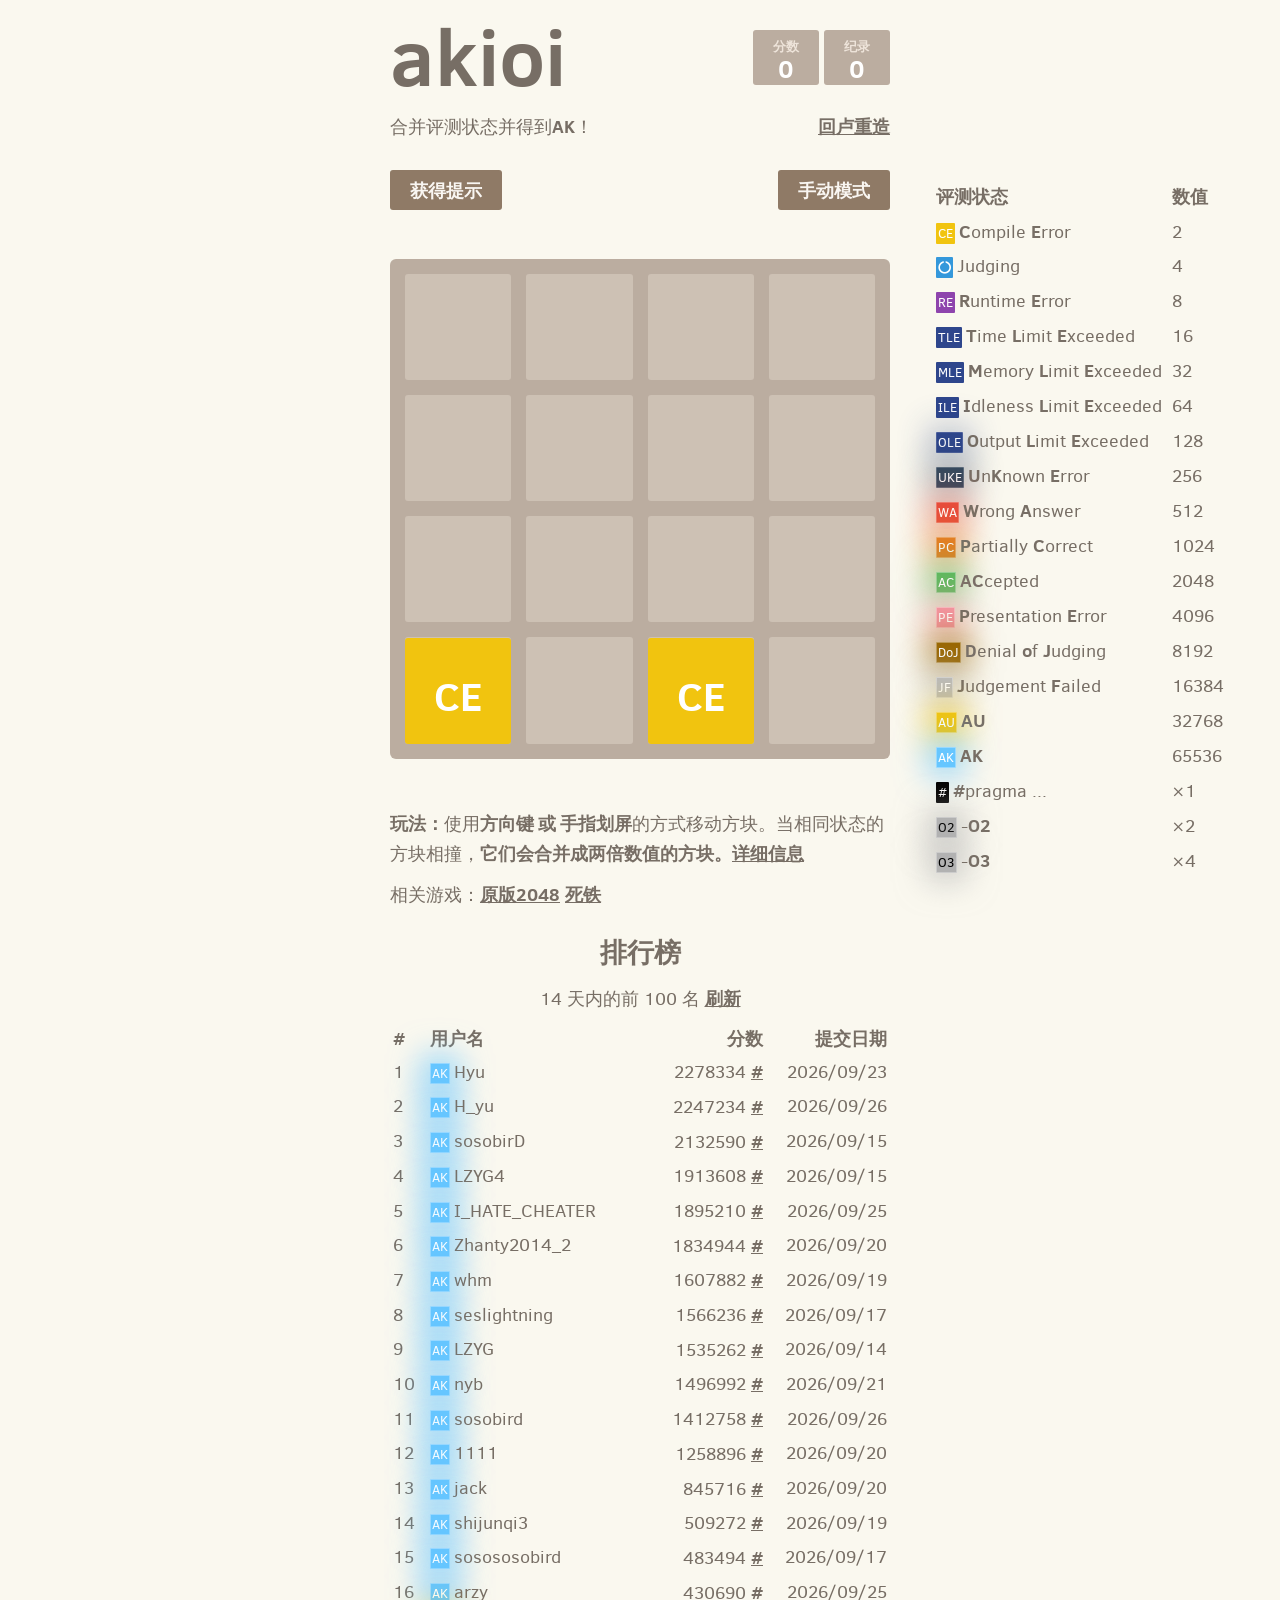
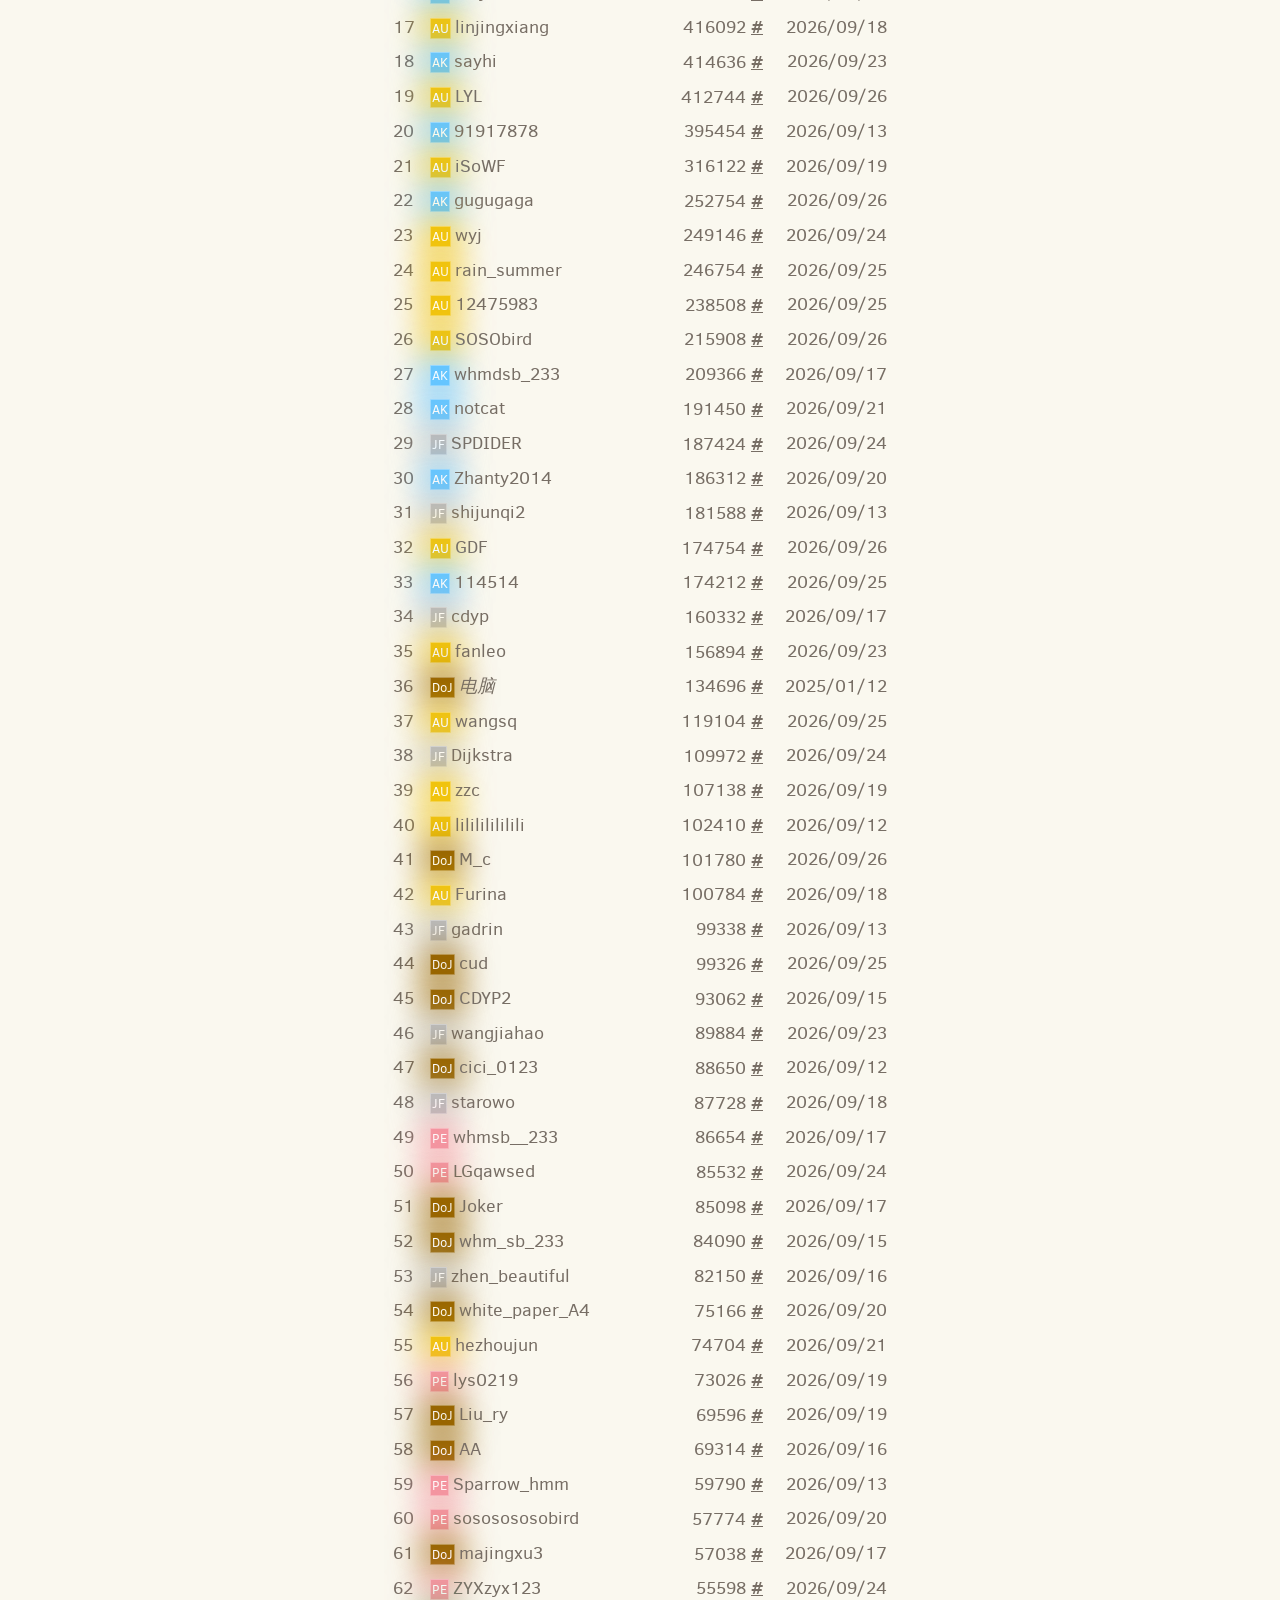
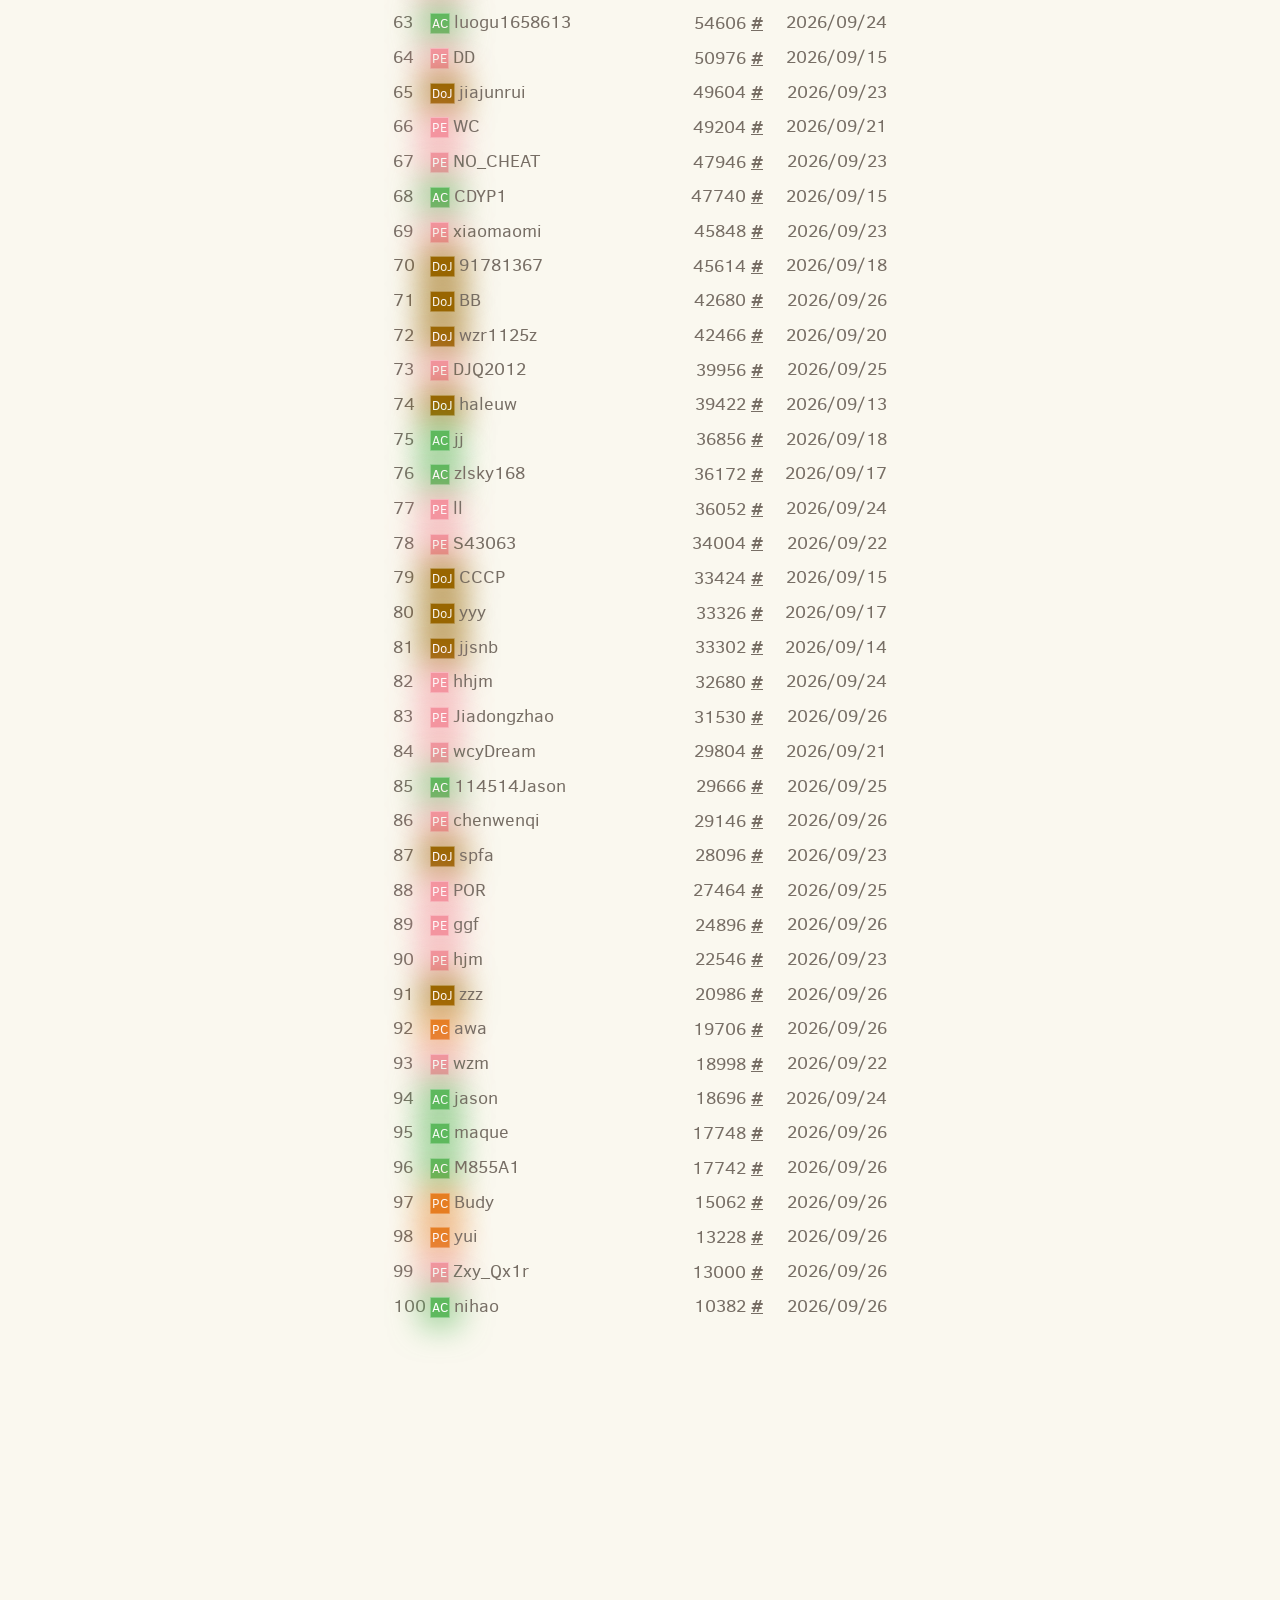
==== commit e4caed98: "Update" ====
--- a/index.html
+++ b/index.html
@@ -1,389 +1,390 @@
-<!DOCTYPE html>
-<html>
-    
-    <head>
-        <meta charset="utf-8">
-        <title>AK IOI</title>
-        <link href="style/main.css@ver=10.css" rel="stylesheet" type="text/css" encoding="utf-8">
-        <link href="style/ai.css@ver=10.css" rel="stylesheet" type="text/css">
-        <link href="https://cdn.jsdelivr.net/npm/font-awesome@4.7.0/css/font-awesome.min.css" rel="stylesheet" type="text/css">
-        <link rel="shortcut icon" href="favicon.ico">
-        <script src="https://cdn.jsdelivr.net/npm/jquery@3.2.1/dist/jquery.min.js"></script>
-        <meta name="HandheldFriendly" content="True">
-        <meta name="MobileOptimized" content="320">
-        <meta name="viewport" content="width=device-width, target-densitydpi=160dpi, initial-scale=1.0, maximum-scale=1, user-scalable=no">
-        <meta property="og:title" content="AK IOI 游戏" />
-        <meta property="og:site_name" content="AK IOI 游戏" />
-        <meta property="og:description" content="合并评测状态并获得AK！警告：该游戏非常容易上瘾" />
-        <meta property="og:image" content="http://gabrielecirulli.github.io/2048/meta/og_image.png" />
-        <style>
-        .game-container {
-            touch-action: none;
-        }
-        </style>
-        <script>
-        	localStorage['65536AI_ActualValue'] = false;
-        </script>
-    </head>
-    
-    <body>
-        <div class="mobile-top"></div>
-        <div class="container">
-            <div class="game-explanation game-list" style="pointer-events:none;position:absolute;padding-left:540px;padding-top:128px;">
-                <table class="status-list">
-                    <style>.status-list th,.status-list td{text-align:left;padding:4px;}</style>
-                    <tr>
-                        <th>评测状态</th>
-                        <th>数值</th>
-                    </tr>
-                    <tr>
-                        <td><span class="tile tile-2 example">CE</span><span class="game-list-label"><strong>C</strong>ompile <strong>E</strong>rror</span></td>
-                        <td>2</td>
-                    </tr>
-                    <tr>
-                        <td><span class="tile tile-4 example"><i class="fa fa-spin fa-circle-o-notch"></i></span><span class="game-list-label">Judging</span></td>
-                        <td>4</td>
-                    </tr>
-                    <tr>
-                        <td><span class="tile tile-8 example">RE</span><span class="game-list-label"><strong>R</strong>untime <strong>E</strong>rror</span></td>
-                        <td>8</td>
-                    </tr>
-                    <tr>
-                        <td><span class="tile tile-16 example">TLE</span><span class="game-list-label"><strong>T</strong>ime <strong>L</strong>imit <strong>E</strong>xceeded</span></td>
-                        <td>16</td>
-                    </tr>
-                    <tr>
-                        <td><span class="tile tile-32 example">MLE</span><span class="game-list-label"><strong>M</strong>emory <strong>L</strong>imit <strong>E</strong>xceeded</span></td>
-                        <td>32</td>
-                    </tr>
-                    <tr>
-                        <td><span class="tile tile-64 example">ILE</span><span class="game-list-label"><strong>I</strong>dleness <strong>L</strong>imit <strong>E</strong>xceeded</span></td>
-                        <td>64</td>
-                    </tr>
-                    <tr>
-                        <td><span class="tile tile-128 example">OLE</span><span class="game-list-label"><strong>O</strong>utput <strong>L</strong>imit <strong>E</strong>xceeded</span></td>
-                        <td>128</td>
-                    </tr>
-                    <tr>
-                        <td><span class="tile tile-256 example">UKE</span><span class="game-list-label"><strong>U</strong>n<strong>K</strong>nown <strong>E</strong>rror</span></td>
-                        <td>256</td>
-                    </tr>
-                    <tr>
-                        <td><span class="tile tile-512 example">WA</span><span class="game-list-label"><strong>W</strong>rong <strong>A</strong>nswer</span></td>
-                        <td>512</td>
-                    </tr>
-                    <tr>
-                        <td><span class="tile tile-1024 example">PC</span><span class="game-list-label"><strong>P</strong>artially <strong>C</strong>orrect</span></td>
-                        <td>1024</td>
-                    </tr>
-                    <tr>
-                        <td><span class="tile tile-2048 example">AC</span><span class="game-list-label"><strong>AC</strong>cepted</span></td>
-                        <td>2048</td>
-                    </tr>
-                    <tr>
-                        <td><span class="tile tile-4096 example">PE</span><span class="game-list-label"><strong>P</strong>resentation <strong>E</strong>rror</span></td>
-                        <td>4096</td>
-                    </tr>
-                    <tr>
-                        <td><span class="tile tile-8192 example">DoJ</span><span class="game-list-label"><strong>D</strong>enial <strong>o</strong>f <strong>J</strong>udging</span></td>
-                        <td>8192</td>
-                    </tr>
-                    <tr>
-                        <td><span class="tile tile-16384 example">JF</span><span class="game-list-label"><strong>J</strong>udgement <strong>F</strong>ailed</span></td>
-                        <td>16384</td>
-                    </tr>
-                    <tr>
-                        <td><span class="tile tile-32768 example">AU</span><span class="game-list-label"><strong>AU</strong></span></td>
-                        <td>32768</td>
-                    </tr>
-                    <tr>
-                        <td><span class="tile tile-65536 example">AK</span><span class="game-list-label"><strong>AK</strong></span></td>
-                        <td>65536</td>
-                    </tr>
-                    <tr>
-                        <td><span class="tile tile--1 example">#</span><span class="game-list-label"><strong>#</strong>pragma ...</span></td>
-                        <td>×1</td>
-                    </tr>
-                    <tr>
-                        <td><span class="tile tile--2 example">O2</span><span class="game-list-label">-<strong>O2</strong></span></td>
-                        <td>×2</td>
-                    </tr>
-                    <tr>
-                        <td><span class="tile tile--4 example">O3</span><span class="game-list-label">-<strong>O3</strong></span></td>
-                        <td>×4</td>
-                    </tr>
-                </table>
-            </div>
-            <div class="heading">
-                 <h1 class="title">AKIOI</h1>
-
-                <div style="float:right">
-                  <div class="score-container">0</div>
-                  <div class="best-container">0</div>
-                </div>
-            </div>
-            <p class="game-intro">合并评测状态并得到<strong>AK</strong>！
-                <a class="restart-button" style="float:right;">重置</a>
-            </p>
-            <div class="controls">
-                <div id="hint-button-container">
-                    <button id="hint-button" class="ai-button">获得提示</button>
-                </div>
-                <div id="feedback-container" href="javascript:void(0)" onclick="document.querySelector('#feedback-container').innerHTML='';"></div>
-                <div id="run-button-container">
-                    <button id="run-button" class="ai-button">手动模式</button>
-                </div>
-            </div>
-            <div class="game-container">
-                <div class="game-message">
-                    <p></p>
-                    <div class="lower">
-                        <a class="retry-button">重玩</a>
-                        <a class="score-sharing">提交成绩</a>
-                    </div>
-                </div>
-                <div class="grid-container">
-                    <div class="grid-row">
-                        <div class="grid-cell"></div>
-                        <div class="grid-cell"></div>
-                        <div class="grid-cell"></div>
-                        <div class="grid-cell"></div>
-                    </div>
-                    <div class="grid-row">
-                        <div class="grid-cell"></div>
-                        <div class="grid-cell"></div>
-                        <div class="grid-cell"></div>
-                        <div class="grid-cell"></div>
-                    </div>
-                    <div class="grid-row">
-                        <div class="grid-cell"></div>
-                        <div class="grid-cell"></div>
-                        <div class="grid-cell"></div>
-                        <div class="grid-cell"></div>
-                    </div>
-                    <div class="grid-row">
-                        <div class="grid-cell"></div>
-                        <div class="grid-cell"></div>
-                        <div class="grid-cell"></div>
-                        <div class="grid-cell"></div>
-                    </div>
-                </div>
-                <div class="tile-container"></div>
-            </div>
-            <p class="game-explanation"> <strong class="important">玩法：</strong>使用<strong>方向键 或 手指划屏</strong>的方式移动方块。当相同状态的方块相撞，<strong>它们会合并成两倍数值的方块。</strong><a href="https://apps.ak-ioi.com/oi-2048/wiki/" target="_blank">详细信息</a>
-            </p>
-            <p style="margin-top:8px;display:none;" class="game-explanation" id="getfixed"> <strong class="important">提示：</strong>iOS设备的滚动锁定功能存在问题。你可以<a href="javascript:void(0)" onclick="document.querySelector('html').style.position='fixed';">禁止滚动</a> 以获得更好的游戏体验。
-            </p>
-            <!-- <h2><center>排行榜</center></h2>
-            <p style="margin-top:-8px;"><center>14 天内的前 100 名&nbsp;<a href="javascript:;" onclick="showrank()">刷新</a></center></p>
-            <p class="ranklist-show-area" style="margin-bottom: 300px;"></p>
-            <script>
-                var rank_is_loading = false;
-                function showrank() {
-                    if(rank_is_loading) return;
-                    rank_is_loading = true;
-                    $showbox = $('.ranklist-show-area');
-                    $showbox.html('正在加载...');
-                    $.ajax({
-                        type: "GET",
-                        cache: false,
-                        url: "ranklist/ranklist.php",
-                        dataType: "text",
-                        error: function(e) {
-                            console.log('排行加载失败：',e);
-                            $showbox.html('加载失败');
-                            rank_is_loading=false;
-                        },
-                        success: function(e) {
-                            $showbox.html(e);
-                            rank_is_loading=false;
-                        }
-                    });
-                }
-                showrank();
-                function hideinfo() {
-                    $('.ranklist-info').css('display','none');
-                }
-                function hideann() {
-                    $('.ann-info').css('display','none');
-                }
-                function showinfo(id) {
-                    $area = $('.info-code');
-                    $box = $('.ranklist-info');
-                    $.ajax({
-                        type: "GET",
-                        cache: false,
-                        url: "ranklist/get_info.php?gameid="+id,
-                        dataType: "text",
-                        error: function(e) {
-                            console.log('详情加载失败：',e);
-                            $area.html('加载失败');
-                            $box.css('display','block');
-                        },
-                        success: function(e) {
-                            $area.html(e);
-                            $box.css('display','block');
-                        }
-                    });
-                }
-                function showann(id) {
-                    $area = $('.ann-code');
-                    $box = $('.ann-info');
-                    $.ajax({
-                        type: "GET",
-                        cache: false,
-                        url: "skip-announcement/"+id+".txt",
-                        dataType: "text",
-                        error: function(e) {
-                            console.log('详情加载失败：',e);
-                            $area.html('加载失败');
-                            $box.css('display','block');
-                        },
-                        success: function(e) {
-                            $area.html(e);
-                            $box.css('display','block');
-                        }
-                    });
-                }
-            </script> -->
-            <style>
-                .ranklist-info,
-                .ann-info {
-                    position:fixed;
-                    width:100%;
-                    height:100%;
-                    left:0;
-                    top:0;
-                    background-color:rgba(0,0,0,0.5);
-                    z-index:500;
-                    /*overflow-y:scroll;*/
-                    padding:16px;
-                    display:block;
-                }
-                .ranklist-info-inner,
-                .ann-info-inner{
-                    width: calc(100% - 56px);
-                    height: calc(100% - 56px);
-                    background-color:#FFF;
-                    z-index:501;
-                    padding:12px;
-                }
-                .code-block {
-                    border:1px solid #666;
-                    background-color: #EEE;
-                    font-size:14px;
-                    padding:4px;
-                    overflow-x:scroll;
-                    overflow-y:scroll;
-                }
-                .info-code,
-                .ann-code{
-                    width: calc(100% - 13px);
-                    height: calc(100% - 45px);
-                    margin-bottom:0px;
-                    font-size: 17px;
-                }
-            </style>
-            <div class="ranklist-info" style="display:none;">
-                <div class="ranklist-info-inner">
-                    <h3 style="line-height:20%;margin-top:8px;"><a onclick="hideinfo()">×</a>&nbsp;记录详情</h3>
-                    <pre class="code-block info-code">
-                        Test text
-                    </pre>
-                </div>
-            </div>
-            <div class="ann-info" style="display:none;">
-                <div class="ann-info-inner">
-                    <h3 style="line-height:20%;margin-top:8px;"><a onclick="hideann()">×</a>&nbsp;作弊说明</h3>
-                    <pre class="code-block ann-code">
-                        Test text
-                    </pre>
-                </div>
-            </div>
-            <!--hr>
-            Credits moved to wiki.
-            <p>Created by <a href="http://gabrielecirulli.com" target="_blank">Gabriele Cirulli.</a> Based on <a href="https://itunes.apple.com/us/app/1024!/id823499224" target="_blank">1024 by Veewo Studio</a> and conceptually similar to <a href="http://asherv.com/threes/"
-                target="_blank">Threes by Asher Vollmer.</a>
-
-            </p>
-            <p>AI solver by <a href="https://github.com/ov3y/65536-AI">Matt Overlan</a>
-
-            </p>
-            <div class="sharing"> <a href="https://localhost:1/share" class="twitter-share-button" data-text="Check out 65536, a game where you join numbers to score high! #65536game #65536ai" data-via="gabrielecirulli">Tweet</a>
-
-                <script>
-                ! function (d, s, id) {
-                    var js, fjs = d.getElementsByTagName(s)[0],
-                        p = /^http:/.test(d.location) ? 'http' : 'https';
-                    if (!d.getElementById(id)) {
-                        js = d.createElement(s);
-                        js.id = id;
-                        js.src = p + '://localhost:1/widgets.js';
-                        fjs.parentNode.insertBefore(js, fjs);
-                    }
-                }(document, 'script', 'twitter-wjs');
-                </script> <span class="btc-donate">
-        <a href="bitcoin:1Ec6onfsQmoP9kkL3zkpB6c5sA4PVcXU2i">
-          <img src="meta/icon_bitcoin.png">Donate
-        </a>
-        <span class="address"><code>1Ec6onfsQmoP9kkL3zkpB6c5sA4PVcXU2i</code></span>
-</span>
-            </div>
-        </div-->
-        </div>
-        <script src="js/animframe_polyfill.js"></script>
-        <script src="js/hammer.min.js"></script>
-        <script src="js/keyboard_input_manager.js@ver=10"></script>
-        <script src="js/html_actuator.js@ver=20"></script>
-        <script src="js/grid.js@ver=54"></script>
-        <script src="js/tile.js"></script>
-        <script src="js/game_manager.js@ver=27"></script>
-        <script src="js/application.js@ver=17"></script>
-        <!--script src="js/all.js"></script-->
-        <script src="js/ai.js@ver=55"></script>
-        <!--script src="https://cdn.luogu.org/js/jquery-2.1.1.min.js"></script-->
-        <script>
-          function IsPC(){    
-            var userAgentInfo = navigator.userAgent;  
-            var Agents = new Array("Android", "iPhone", "SymbianOS", "Windows Phone", "iPad", "iPod");    
-            var flag = true;
-            for (var v = 0; v < Agents.length; v++) {    
-              if (userAgentInfo.indexOf(Agents[v]) > 0) { flag = false; break; }    
-            }    
-            return flag;    
-          }
-          var u = navigator.userAgent;
-          var isiOS = !!u.match(/\(i[^;]+;( U;)? CPU.+Mac OS X/);
-          if(!isiOS) document.getElementById("getfixed").style.display="none";
-        </script>
-        
-
-
-        <!--TRAKING CODE PLEASE REMOVE-->
-        <script
-            async
-            src="https://analytics.sparkslab.art/script.js"
-            data-website-id="19eea08a-0ecc-4c91-b6fb-1a1234e10586"
-            data-domains="apps.ak-ioi.com"
-        ></script>
-
-        <!--DO NOT REMOVE THIS-->
-        <script>
-            /**
-             * Tracked:
-             * restart - 重新开始游戏
-             * // end - 游戏结束
-             * submit - 提交成绩
-             */
-            /**
-             * The tracking function
-             */
-            window.sendAnalyticsEvent = (name) => {
-                if(window.umami) {
-                    window.umami.track(name)
-                }
-            }
-        </script>
-    </body>
-
-</html>
+<!DOCTYPE html>
+<html>
+    
+    <head>
+        <meta charset="utf-8">
+        <title>AK IOI</title>
+        <link href="style/main.css" rel="stylesheet" type="text/css" encoding="utf-8">
+        <link href="style/ai.css" rel="stylesheet" type="text/css">
+        <link href="vendor/cdn.jsdelivr.net/npm/font-awesome@4.7.0/css/font-awesome.min.css" rel="stylesheet" type="text/css">
+        <link rel="shortcut icon" href="favicon.ico">
+        <script src="vendor/cdn.jsdelivr.net/npm/jquery@3.2.1/dist/jquery.min.js"></script>
+        <meta name="HandheldFriendly" content="True">
+        <meta name="MobileOptimized" content="320">
+        <meta name="viewport" content="width=device-width, target-densitydpi=160dpi, initial-scale=1.0, maximum-scale=1, user-scalable=no">
+        <meta property="og:title" content="AK IOI 游戏" />
+        <meta property="og:site_name" content="AK IOI 游戏" />
+        <meta property="og:description" content="合并评测状态并获得AK！警告：该游戏非常容易上瘾" />
+        <meta property="og:image" content="http://gabrielecirulli.github.io/2048/meta/og_image.png" />
+        <style>
+        .game-container {
+            touch-action: none;
+        }
+        </style>
+        <script>
+        	localStorage['65536AI_ActualValue'] = false;
+        </script>
+    </head>
+    
+    <body>
+        <div class="mobile-top"></div>
+        <div class="container">
+            <div class="game-explanation game-list" style="pointer-events:none;position:absolute;padding-left:540px;padding-top:128px;">
+                <table class="status-list">
+                    <style>.status-list th,.status-list td{text-align:left;padding:4px;}</style>
+                    <tr>
+                        <th>评测状态</th>
+                        <th>数值</th>
+                    </tr>
+                    <tr>
+                        <td><span class="tile tile-2 example">CE</span><span class="game-list-label"><strong>C</strong>ompile <strong>E</strong>rror</span></td>
+                        <td>2</td>
+                    </tr>
+                    <tr>
+                        <td><span class="tile tile-4 example"><i class="fa fa-spin fa-circle-o-notch"></i></span><span class="game-list-label">Judging</span></td>
+                        <td>4</td>
+                    </tr>
+                    <tr>
+                        <td><span class="tile tile-8 example">RE</span><span class="game-list-label"><strong>R</strong>untime <strong>E</strong>rror</span></td>
+                        <td>8</td>
+                    </tr>
+                    <tr>
+                        <td><span class="tile tile-16 example">TLE</span><span class="game-list-label"><strong>T</strong>ime <strong>L</strong>imit <strong>E</strong>xceeded</span></td>
+                        <td>16</td>
+                    </tr>
+                    <tr>
+                        <td><span class="tile tile-32 example">MLE</span><span class="game-list-label"><strong>M</strong>emory <strong>L</strong>imit <strong>E</strong>xceeded</span></td>
+                        <td>32</td>
+                    </tr>
+                    <tr>
+                        <td><span class="tile tile-64 example">ILE</span><span class="game-list-label"><strong>I</strong>dleness <strong>L</strong>imit <strong>E</strong>xceeded</span></td>
+                        <td>64</td>
+                    </tr>
+                    <tr>
+                        <td><span class="tile tile-128 example">OLE</span><span class="game-list-label"><strong>O</strong>utput <strong>L</strong>imit <strong>E</strong>xceeded</span></td>
+                        <td>128</td>
+                    </tr>
+                    <tr>
+                        <td><span class="tile tile-256 example">UKE</span><span class="game-list-label"><strong>U</strong>n<strong>K</strong>nown <strong>E</strong>rror</span></td>
+                        <td>256</td>
+                    </tr>
+                    <tr>
+                        <td><span class="tile tile-512 example">WA</span><span class="game-list-label"><strong>W</strong>rong <strong>A</strong>nswer</span></td>
+                        <td>512</td>
+                    </tr>
+                    <tr>
+                        <td><span class="tile tile-1024 example">PC</span><span class="game-list-label"><strong>P</strong>artially <strong>C</strong>orrect</span></td>
+                        <td>1024</td>
+                    </tr>
+                    <tr>
+                        <td><span class="tile tile-2048 example">AC</span><span class="game-list-label"><strong>AC</strong>cepted</span></td>
+                        <td>2048</td>
+                    </tr>
+                    <tr>
+                        <td><span class="tile tile-4096 example">PE</span><span class="game-list-label"><strong>P</strong>resentation <strong>E</strong>rror</span></td>
+                        <td>4096</td>
+                    </tr>
+                    <tr>
+                        <td><span class="tile tile-8192 example">DoJ</span><span class="game-list-label"><strong>D</strong>enial <strong>o</strong>f <strong>J</strong>udging</span></td>
+                        <td>8192</td>
+                    </tr>
+                    <tr>
+                        <td><span class="tile tile-16384 example">JF</span><span class="game-list-label"><strong>J</strong>udgement <strong>F</strong>ailed</span></td>
+                        <td>16384</td>
+                    </tr>
+                    <tr>
+                        <td><span class="tile tile-32768 example">AU</span><span class="game-list-label"><strong>AU</strong></span></td>
+                        <td>32768</td>
+                    </tr>
+                    <tr>
+                        <td><span class="tile tile-65536 example">AK</span><span class="game-list-label"><strong>AK</strong></span></td>
+                        <td>65536</td>
+                    </tr>
+                    <tr>
+                        <td><span class="tile tile--1 example">#</span><span class="game-list-label"><strong>#</strong>pragma ...</span></td>
+                        <td>×1</td>
+                    </tr>
+                    <tr>
+                        <td><span class="tile tile--2 example">O2</span><span class="game-list-label">-<strong>O2</strong></span></td>
+                        <td>×2</td>
+                    </tr>
+                    <tr>
+                        <td><span class="tile tile--4 example">O3</span><span class="game-list-label">-<strong>O3</strong></span></td>
+                        <td>×4</td>
+                    </tr>
+                </table>
+            </div>
+            <div class="heading">
+                 <h1 class="title">akioi</h1>
+
+                <div style="float:right">
+                  <div class="score-container">0</div>
+                  <div class="best-container">0</div>
+                </div>
+            </div>
+            <p class="game-intro">合并评测状态并得到<strong>AK</strong>！
+                <a class="restart-button" style="float:right;">回卢重造</a>
+            </p>
+            <div class="controls">
+                <div id="hint-button-container">
+                    <button id="hint-button" class="ai-button">获得提示</button>
+                </div>
+                <div id="feedback-container" href="javascript:void(0)" onclick="document.querySelector('#feedback-container').innerHTML='';"></div>
+                <div id="run-button-container">
+                    <button id="run-button" class="ai-button">手动模式</button>
+                </div>
+            </div>
+            <div class="game-container">
+                <div class="game-message">
+                    <p></p>
+                    <div class="lower">
+                        <a class="retry-button">重玩</a>
+                        <a class="score-sharing">提交成绩</a>
+                    </div>
+                </div>
+                <div class="grid-container">
+                    <div class="grid-row">
+                        <div class="grid-cell"></div>
+                        <div class="grid-cell"></div>
+                        <div class="grid-cell"></div>
+                        <div class="grid-cell"></div>
+                    </div>
+                    <div class="grid-row">
+                        <div class="grid-cell"></div>
+                        <div class="grid-cell"></div>
+                        <div class="grid-cell"></div>
+                        <div class="grid-cell"></div>
+                    </div>
+                    <div class="grid-row">
+                        <div class="grid-cell"></div>
+                        <div class="grid-cell"></div>
+                        <div class="grid-cell"></div>
+                        <div class="grid-cell"></div>
+                    </div>
+                    <div class="grid-row">
+                        <div class="grid-cell"></div>
+                        <div class="grid-cell"></div>
+                        <div class="grid-cell"></div>
+                        <div class="grid-cell"></div>
+                    </div>
+                </div>
+                <div class="tile-container"></div>
+            </div>
+            <p class="game-explanation"> <strong class="important">玩法：</strong>使用<strong>方向键 或 手指划屏</strong>的方式移动方块。当相同状态的方块相撞，<strong>它们会合并成两倍数值的方块。</strong><a href="wiki/index.html" target="_blank">详细信息</a>
+            </p>
+            <p>相关游戏：<a href="https://2048game.com/" target="_blank">原版2048</a> <a href="https://dimit.me/Fe26/index_zh_CN.html" target="_blank">死铁</a></p>
+            <p style="margin-top:8px;display:none;" class="game-explanation" id="getfixed"> <strong class="important">提示：</strong>iOS设备的滚动锁定功能存在问题。你可以<a href="javascript:void(0)" onclick="document.querySelector('html').style.position='fixed';">禁止滚动</a> 以获得更好的游戏体验。
+            </p>
+            <h2><center>排行榜</center></h2>
+            <p style="margin-top:-8px;"><center>14 天内的前 100 名&nbsp;<a href="javascript:;" onclick="showrank()">刷新</a></center></p>
+            <p class="ranklist-show-area" style="margin-bottom: 300px;"></p>
+            <script>
+                var rank_is_loading = false;
+                function showrank() {
+                    if(rank_is_loading) return;
+                    rank_is_loading = true;
+                    $showbox = $('.ranklist-show-area');
+                    $showbox.html('正在加载...');
+                    $.ajax({
+                        type: "GET",
+                        cache: false,
+                        url: "ranklist/ranklist.php",
+                        dataType: "text",
+                        error: function(e) {
+                            console.log('排行加载失败：',e);
+                            $showbox.html('加载失败');
+                            rank_is_loading=false;
+                        },
+                        success: function(e) {
+                            $showbox.html(e);
+                            rank_is_loading=false;
+                        }
+                    });
+                }
+                showrank();
+                function hideinfo() {
+                    $('.ranklist-info').css('display','none');
+                }
+                function hideann() {
+                    $('.ann-info').css('display','none');
+                }
+                function showinfo(id) {
+                    $area = $('.info-code');
+                    $box = $('.ranklist-info');
+                    $.ajax({
+                        type: "GET",
+                        cache: false,
+                        url: "ranklist/get_info.php?gameid="+id,
+                        dataType: "text",
+                        error: function(e) {
+                            console.log('详情加载失败：',e);
+                            $area.html('加载失败');
+                            $box.css('display','block');
+                        },
+                        success: function(e) {
+                            $area.html(e);
+                            $box.css('display','block');
+                        }
+                    });
+                }
+                function showann(id) {
+                    $area = $('.ann-code');
+                    $box = $('.ann-info');
+                    $.ajax({
+                        type: "GET",
+                        cache: false,
+                        url: "skip-announcement/"+id+".txt",
+                        dataType: "text",
+                        error: function(e) {
+                            console.log('详情加载失败：',e);
+                            $area.html('加载失败');
+                            $box.css('display','block');
+                        },
+                        success: function(e) {
+                            $area.html(e);
+                            $box.css('display','block');
+                        }
+                    });
+                }
+            </script>
+            <style>
+                .ranklist-info,
+                .ann-info {
+                    position:fixed;
+                    width:100%;
+                    height:100%;
+                    left:0;
+                    top:0;
+                    background-color:rgba(0,0,0,0.5);
+                    z-index:500;
+                    /*overflow-y:scroll;*/
+                    padding:16px;
+                    display:block;
+                }
+                .ranklist-info-inner,
+                .ann-info-inner{
+                    width: calc(100% - 56px);
+                    height: calc(100% - 56px);
+                    background-color:#FFF;
+                    z-index:501;
+                    padding:12px;
+                }
+                .code-block {
+                    border:1px solid #666;
+                    background-color: #EEE;
+                    font-size:14px;
+                    padding:4px;
+                    overflow-x:scroll;
+                    overflow-y:scroll;
+                }
+                .info-code,
+                .ann-code{
+                    width: calc(100% - 13px);
+                    height: calc(100% - 45px);
+                    margin-bottom:0px;
+                    font-size: 17px;
+                }
+            </style>
+            <div class="ranklist-info" style="display:none;">
+                <div class="ranklist-info-inner">
+                    <h3 style="line-height:20%;margin-top:8px;"><a onclick="hideinfo()">×</a>&nbsp;记录详情</h3>
+                    <pre class="code-block info-code">
+                        Test text
+                    </pre>
+                </div>
+            </div>
+            <div class="ann-info" style="display:none;">
+                <div class="ann-info-inner">
+                    <h3 style="line-height:20%;margin-top:8px;"><a onclick="hideann()">×</a>&nbsp;作弊说明</h3>
+                    <pre class="code-block ann-code">
+                        Test text
+                    </pre>
+                </div>
+            </div>
+            <!--hr>
+            Credits moved to wiki.
+            <p>Created by <a href="http://gabrielecirulli.com" target="_blank">Gabriele Cirulli.</a> Based on <a href="https://itunes.apple.com/us/app/1024!/id823499224" target="_blank">1024 by Veewo Studio</a> and conceptually similar to <a href="http://asherv.com/threes/"
+                target="_blank">Threes by Asher Vollmer.</a>
+
+            </p>
+            <p>AI solver by <a href="https://github.com/ov3y/65536-AI">Matt Overlan</a>
+
+            </p>
+            <div class="sharing"> <a href="https://localhost:1/share" class="twitter-share-button" data-text="Check out 65536, a game where you join numbers to score high! #65536game #65536ai" data-via="gabrielecirulli">Tweet</a>
+
+                <script>
+                ! function (d, s, id) {
+                    var js, fjs = d.getElementsByTagName(s)[0],
+                        p = /^http:/.test(d.location) ? 'http' : 'https';
+                    if (!d.getElementById(id)) {
+                        js = d.createElement(s);
+                        js.id = id;
+                        js.src = p + '://localhost:1/widgets.js';
+                        fjs.parentNode.insertBefore(js, fjs);
+                    }
+                }(document, 'script', 'twitter-wjs');
+                </script> <span class="btc-donate">
+        <a href="bitcoin:1Ec6onfsQmoP9kkL3zkpB6c5sA4PVcXU2i">
+          <img src="meta/icon_bitcoin.png">Donate
+        </a>
+        <span class="address"><code>1Ec6onfsQmoP9kkL3zkpB6c5sA4PVcXU2i</code></span>
+</span>
+            </div>
+        </div-->
+        </div>
+        <script src="js/animframe_polyfill.js"></script>
+        <script src="js/hammer.min.js"></script>
+        <script src="js/keyboard_input_manager.js"></script>
+        <script src="js/html_actuator.js"></script>
+        <script src="js/grid.js"></script>
+        <script src="js/tile.js"></script>
+        <script src="js/game_manager.js"></script>
+        <script src="js/application.js"></script>
+        <!--script src="js/all.js"></script-->
+        <script src="js/ai.js"></script>
+        <!--script src="https://cdn.luogu.org/js/jquery-2.1.1.min.js"></script-->
+        <script>
+          function IsPC(){    
+            var userAgentInfo = navigator.userAgent;  
+            var Agents = new Array("Android", "iPhone", "SymbianOS", "Windows Phone", "iPad", "iPod");    
+            var flag = true;
+            for (var v = 0; v < Agents.length; v++) {    
+              if (userAgentInfo.indexOf(Agents[v]) > 0) { flag = false; break; }    
+            }    
+            return flag;    
+          }
+          var u = navigator.userAgent;
+          var isiOS = !!u.match(/\(i[^;]+;( U;)? CPU.+Mac OS X/);
+          if(!isiOS) document.getElementById("getfixed").style.display="none";
+        </script>
+        
+
+
+        <!--TRAKING CODE PLEASE REMOVE-->
+        <script
+            async
+            src="https://analytics.sparkslab.art/script.js"
+            data-website-id="19eea08a-0ecc-4c91-b6fb-1a1234e10586"
+            data-domains="apps.ak-ioi.com"
+        ></script>
+
+        <!--DO NOT REMOVE THIS-->
+        <script>
+            /**
+             * Tracked:
+             * restart - 重新开始游戏
+             * // end - 游戏结束
+             * submit - 提交成绩
+             */
+            /**
+             * The tracking function
+             */
+            window.sendAnalyticsEvent = (name) => {
+                if(window.umami) {
+                    window.umami.track(name)
+                }
+            }
+        </script>
+    </body>
+
+</html>
--- a/style/main.css
+++ b/style/main.css
@@ -0,0 +1,929 @@
+/* 你要是还乱码，我就当场把这个电脑屏幕吃掉 */
+@import url(fonts/clear-sans.css);
+ html, body {
+    margin: 0;
+    padding: 0;
+    background: #faf8ef;
+    color: #776e65;
+    font-family:"Clear Sans", "Helvetica Neue", Arial, sans-serif;
+    font-size: 18px;
+}
+body {
+    margin: 0px 0;
+}
+.heading:after {
+    content:"";
+    display: block;
+    clear: both;
+}
+h1.title {
+    font-size: 80px;
+    font-weight: bold;
+    margin: 0;
+    display: block;
+    float: left;
+}
+@-webkit-keyframes move-up {
+    0% {
+        top: 25px;
+        opacity: 1;
+    }
+    100% {
+        top: -50px;
+        opacity: 0;
+    }
+}
+@-moz-keyframes move-up {
+    0% {
+        top: 25px;
+        opacity: 1;
+    }
+    100% {
+        top: -50px;
+        opacity: 0;
+    }
+}
+@keyframes move-up {
+    0% {
+        top: 25px;
+        opacity: 1;
+    }
+    100% {
+        top: -50px;
+        opacity: 0;
+    }
+}
+.score-container, .best-container {
+    position: relative;
+    display: inline-block;
+    background: #bbada0;
+    padding: 15px 25px;
+    font-size: 25px;
+    height: 25px;
+    line-height: 47px;
+    font-weight: bold;
+    border-radius: 3px;
+    color: white;
+    margin-top: 30px;
+    text-align: center;
+}
+.score-container:after, .best-container:after {
+    position: absolute;
+    width: 100%;
+    top: 10px;
+    left: 0;
+    text-transform: uppercase;
+    font-size: 13px;
+    line-height: 13px;
+    text-align: center;
+    color: #eee4da;
+}
+.score-container .score-addition, .best-container .score-addition {
+    position: absolute;
+    right: 30px;
+    color: red;
+    font-size: 25px;
+    line-height: 25px;
+    font-weight: bold;
+    color: rgba(119, 110, 101, 0.9);
+    z-index: 100;
+    -webkit-animation: move-up 600ms ease-in;
+    -moz-animation: move-up 600ms ease-in;
+    animation: move-up 600ms ease-in;
+    -webkit-animation-fill-mode: both;
+    -moz-animation-fill-mode: both;
+    animation-fill-mode: both;
+}
+.score-container:after {
+    content:"分数";
+}
+.best-container:after {
+    content:"纪录";
+}
+.score-container .score-addition {
+    position: absolute;
+    right: 30px;
+    color: red;
+    font-size: 25px;
+    line-height: 25px;
+    font-weight: bold;
+    color: rgba(119, 110, 101, 0.9);
+    z-index: 100;
+    -webkit-animation: move-up 600ms ease-in;
+    -moz-animation: move-up 600ms ease-in;
+    -webkit-animation-fill-mode: both;
+    -moz-animation-fill-mode: both;
+}
+p {
+    margin-top: 0;
+    margin-bottom: 10px;
+    line-height: 1.65;
+}
+a {
+    color: #776e65;
+    font-weight: bold;
+    text-decoration: underline;
+    cursor: pointer;
+}
+strong.important {
+    text-transform: uppercase;
+}
+hr {
+    border: none;
+    border-bottom: 1px solid #d8d4d0;
+    margin-top: 20px;
+    margin-bottom: 30px;
+}
+.container {
+    width: 500px;
+    margin: 0 auto;
+}
+@-webkit-keyframes fade-in {
+    0% {
+        opacity: 0;
+    }
+    100% {
+        opacity: 1;
+    }
+}
+@-moz-keyframes fade-in {
+    0% {
+        opacity: 0;
+    }
+    100% {
+        opacity: 1;
+    }
+}
+@keyframes fade-in {
+    0% {
+        opacity: 0;
+    }
+    100% {
+        opacity: 1;
+    }
+}
+.game-container {
+    margin-top: 40px;
+    position: relative;
+    padding: 15px;
+    cursor: default;
+    -webkit-touch-callout: none;
+    -webkit-user-select: none;
+    -moz-user-select: none;
+    background: #bbada0;
+    border-radius: 6px;
+    width: 500px;
+    height: 500px;
+    -webkit-box-sizing: border-box;
+    -moz-box-sizing: border-box;
+    box-sizing: border-box;
+}
+.game-container .game-message {
+    display: none;
+    position: absolute;
+    top: 0;
+    right: 0;
+    bottom: 0;
+    left: 0;
+    background: rgba(238, 228, 218, 0.5);
+    z-index: 100;
+    text-align: center;
+    -webkit-animation: fade-in 800ms ease 1200ms;
+    -moz-animation: fade-in 800ms ease 1200ms;
+    -webkit-animation-fill-mode: both;
+    -moz-animation-fill-mode: both;
+}
+.game-container .game-message p {
+    font-size: 60px;
+    font-weight: bold;
+    height: 60px;
+    line-height: 60px;
+    margin-top: 222px;
+}
+.game-container .game-message .lower {
+    display: block;
+    margin-top: 59px;
+}
+.game-container .game-message a {
+    display: inline-block;
+    background: #8f7a66;
+    border-radius: 3px;
+    padding: 0 20px;
+    text-decoration: none;
+    color: #f9f6f2;
+    height: 40px;
+    line-height: 42px;
+    margin-left: 9px;
+}
+.game-container .game-message .score-sharing {
+    display: inline-block;
+    vertical-align: middle;
+    margin-left: 10px;
+}
+.game-container .game-message.game-won {
+    background: rgba(237, 194, 46, 0.5);
+    color: #f9f6f2;
+}
+.game-container .game-message.game-won, .game-container .game-message.game-over {
+    display: block;
+}
+.grid-container {
+    position: absolute;
+    z-index: 1;
+}
+.grid-row {
+    margin-bottom: 15px;
+}
+.grid-row:last-child {
+    margin-bottom: 0;
+}
+.grid-row:after {
+    content:"";
+    display: block;
+    clear: both;
+}
+.grid-cell {
+    width: 106.25px;
+    height: 106.25px;
+    margin-right: 15px;
+    float: left;
+    border-radius: 3px;
+    background: rgba(238, 228, 218, 0.35);
+}
+.grid-cell:last-child {
+    margin-right: 0;
+}
+.tile-container {
+    position: absolute;
+    z-index: 2;
+}
+.tile {
+    width: 106.25px;
+    height: 106.25px;
+    line-height: 116.25px;
+}
+.tile.tile-position-1-1 {
+    position: absolute;
+    left: 0px;
+    top: 0px;
+}
+.tile.tile-position-1-2 {
+    position: absolute;
+    left: 0px;
+    top: 121px;
+}
+.tile.tile-position-1-3 {
+    position: absolute;
+    left: 0px;
+    top: 243px;
+}
+.tile.tile-position-1-4 {
+    position: absolute;
+    left: 0px;
+    top: 364px;
+}
+.tile.tile-position-2-1 {
+    position: absolute;
+    left: 121px;
+    top: 0px;
+}
+.tile.tile-position-2-2 {
+    position: absolute;
+    left: 121px;
+    top: 121px;
+}
+.tile.tile-position-2-3 {
+    position: absolute;
+    left: 121px;
+    top: 243px;
+}
+.tile.tile-position-2-4 {
+    position: absolute;
+    left: 121px;
+    top: 364px;
+}
+.tile.tile-position-3-1 {
+    position: absolute;
+    left: 243px;
+    top: 0px;
+}
+.tile.tile-position-3-2 {
+    position: absolute;
+    left: 243px;
+    top: 121px;
+}
+.tile.tile-position-3-3 {
+    position: absolute;
+    left: 243px;
+    top: 243px;
+}
+.tile.tile-position-3-4 {
+    position: absolute;
+    left: 243px;
+    top: 364px;
+}
+.tile.tile-position-4-1 {
+    position: absolute;
+    left: 364px;
+    top: 0px;
+}
+.tile.tile-position-4-2 {
+    position: absolute;
+    left: 364px;
+    top: 121px;
+}
+.tile.tile-position-4-3 {
+    position: absolute;
+    left: 364px;
+    top: 243px;
+}
+.tile.tile-position-4-4 {
+    position: absolute;
+    left: 364px;
+    top: 364px;
+}
+.tile {
+    border-radius: 3px;
+    background: #eee4da;
+    text-align: center;
+    font-weight: bold;
+    z-index: 10;
+    font-size: 40px !important;
+    -webkit-transition: 100ms ease-in-out;
+    -moz-transition: 100ms ease-in-out;
+    -webkit-transition-property: top, left;
+    -moz-transition-property: top, left;
+}
+.tile.example {
+    border-radius: 1px;
+    background: #eee4da;
+    text-align: center;
+    font-weight: normal;
+    z-index: 1;
+    font-size: 13px !important;
+    /*width:20px;*/
+    margin-right:4px;
+    margin-top:0;
+    margin-left:0;
+    margin-bottom:0;
+    padding:2px;
+    line-height: 100%;
+}
+@media screen and (max-width: 480px) {
+    .tile {
+        font-size: 20px!important;
+    }
+}
+@media screen and (max-width: 1201px) {
+    .game-list-label {
+        display:none;
+    }
+}
+@media screen and (max-width: 895px) {
+    .game-list {
+        display:none;
+    }
+}
+.tile.tile--1 {
+    color:#FFF;
+    background: rgb(0,0,0);
+    box-shadow: 0 0 30px 10px rgba(178,178,178, 0), inset 0 0 0 1px rgba(255, 255, 255, 0);
+}
+.tile.tile-2 {
+    color:#FFF;
+    background: rgb(241,196,15);
+    box-shadow: 0 0 30px 10px rgba(241,196,15, 0), inset 0 0 0 1px rgba(255, 255, 255, 0);
+}
+.tile.tile-4 {
+    color:#FFF;
+    background: rgb(52,152,219);
+    box-shadow: 0 0 30px 10px rgba(52,152,219, 0), inset 0 0 0 1px rgba(255, 255, 255, 0);
+}
+.tile.tile-8 {
+    color: #FFF;
+    background: rgb(142,68,173);
+}
+.tile.tile-16 {
+    color: #FFF;
+    background: rgb(46,70,140);
+}
+.tile.tile-32 {
+    color: #FFF;
+    background: rgb(46,70,140);
+}
+.tile.tile-64 {
+    color: #FFF;
+    background: rgb(46,70,140);
+}
+.tile.tile-128 {
+    color: #FFF;
+    background: rgb(46,70,140);
+    box-shadow: 0 0 30px 10px rgba(46,70,140, 0.2381), inset 0 0 0 1px rgba(255, 255, 255, 0.14286);
+    font-size: 45px;
+}
+@media screen and (max-width: 480px) {
+    .tile.tile-128 {
+        font-size: 25px;
+    }
+}
+.tile.tile-256 {
+    color: #FFF;
+    background: rgb(52,73,94);
+    box-shadow: 0 0 30px 10px rgba(52,73,94, 0.31746), inset 0 0 0 1px rgba(255, 255, 255, 0.19048);
+    font-size: 45px;
+}
+@media screen and (max-width: 480px) {
+    .tile.tile-256 {
+        font-size: 25px;
+    }
+}
+.tile.tile-512 {
+    color: #FFF;
+    background: rgb(231,76,60);
+    box-shadow: 0 0 30px 10px rgba(231,76,60, 0.39683), inset 0 0 0 1px rgba(255, 255, 255, 0.2381);
+    font-size: 45px;
+}
+@media screen and (max-width: 480px) {
+    .tile.tile-512 {
+        font-size: 25px;
+    }
+}
+.tile.tile-1024 {
+    color: #FFF;
+    background: rgb(230,126,34);
+    box-shadow: 0 0 30px 10px rgba(230,126,34, 0.47619), inset 0 0 0 1px rgba(255, 255, 255, 0.28571);
+    font-size: 35px;
+}
+@media screen and (max-width: 480px) {
+    .tile.tile-1024 {
+        font-size: 15px;
+    }
+}
+.tile.tile-2048 {
+    color: #FFF;
+    background: rgb(94,185,94);
+    box-shadow: 0 0 30px 10px rgba(94,185,94, 0.55556), inset 0 0 0 1px rgba(255, 255, 255, 0.33333);
+    font-size: 35px;
+}
+@media screen and (max-width: 480px) {
+    .tile.tile-2048 {
+        font-size: 15px;
+    }
+}
+.tile.tile-4096 {
+    color: #FFF;
+    background: rgb(244,149,160);
+    box-shadow: 0 0 30px 10px rgba(244,149,160, 0.55556), inset 0 0 0 1px rgba(255, 255, 255, 0.33333);
+    font-size: 35px;
+}
+@media screen and (max-width: 480px) {
+    .tile.tile-4096 {
+        font-size: 15px;
+    }
+}
+.tile.tile-8192 {
+    color: #FFF;
+    background: rgb(153,102,0);
+    box-shadow: 0 0 30px 10px rgba(153,102,0, 0.55556), inset 0 0 0 1px rgba(255, 255, 255, 0.33333);
+    font-size: 35px;
+}
+@media screen and (max-width: 480px) {
+    .tile.tile-8192 {
+        font-size: 15px;
+    }
+}
+.tile.tile-16384 {
+    color: #FFF;
+    background: rgb(187,187,187);
+    box-shadow: 0 0 30px 10px rgba(187,187,187, 0.55556), inset 0 0 0 1px rgba(255, 255, 255, 0.33333);
+    font-size: 35px;
+}
+@media screen and (max-width: 480px) {
+    .tile.tile-16384 {
+        font-size: 12px;
+    }
+}
+.tile.tile-32768 {
+    color: #FFF;
+    background: rgb(241,196,15);
+    box-shadow: 0 0 30px 10px rgba(241,196,15, 0.55556), inset 0 0 0 1px rgba(255, 255, 255, 0.33333);
+    font-size: 35px;
+}
+@media screen and (max-width: 480px) {
+    .tile.tile-32768 {
+        font-size: 12px;
+    }
+}
+.tile.tile-65536 {
+    color: #FFF;
+    background: rgb(102,198,255);
+    box-shadow: 0 0 30px 10px rgba(102,198,255, 0.55556), inset 0 0 0 1px rgba(255, 255, 255, 0.33333);
+    font-size: 35px;
+}
+@media screen and (max-width: 480px) {
+    .tile.tile-65536 {
+        font-size: 12px;
+    }
+}
+.tile.tile--2 {
+    color: #000;
+    background: rgb(178,178,178);
+    box-shadow: 0 0 30px 10px rgba(178,178,178, 0.55556), inset 0 0 0 1px rgba(255, 255, 255, 0.33333);
+    font-size: 35px;
+}
+.tile.tile--4 {
+    color: #000;
+    background: rgb(178,178,178);
+    box-shadow: 0 0 30px 10px rgba(178,178,178, 0.55556), inset 0 0 0 1px rgba(255, 255, 255, 0.33333);
+    font-size: 35px;
+}
+@media screen and (max-width: 480px) {
+    .tile.tile-65536 {
+        font-size: 12px;
+    }
+}
+@-webkit-keyframes appear {
+    0% {
+        opacity: 0;
+        -webkit-transform: scale(0);
+        -moz-transform: scale(0);
+    }
+    100% {
+        opacity: 1;
+        -webkit-transform: scale(1);
+        -moz-transform: scale(1);
+    }
+}
+@-moz-keyframes appear {
+    0% {
+        opacity: 0;
+        -webkit-transform: scale(0);
+        -moz-transform: scale(0);
+    }
+    100% {
+        opacity: 1;
+        -webkit-transform: scale(1);
+        -moz-transform: scale(1);
+    }
+}
+@keyframes appear {
+    0% {
+        opacity: 0;
+        -webkit-transform: scale(0);
+        -moz-transform: scale(0);
+    }
+    100% {
+        opacity: 1;
+        -webkit-transform: scale(1);
+        -moz-transform: scale(1);
+    }
+}
+.tile-new {
+    -webkit-animation: appear 200ms ease 100ms;
+    -moz-animation: appear 200ms ease 100ms;
+    -webkit-animation-fill-mode: both;
+    -moz-animation-fill-mode: both;
+}
+@-webkit-keyframes pop {
+    0% {
+        -webkit-transform: scale(0);
+        -moz-transform: scale(0);
+    }
+    50% {
+        -webkit-transform: scale(1.2);
+        -moz-transform: scale(1.2);
+    }
+    100% {
+        -webkit-transform: scale(1);
+        -moz-transform: scale(1);
+    }
+}
+@-moz-keyframes pop {
+    0% {
+        -webkit-transform: scale(0);
+        -moz-transform: scale(0);
+    }
+    50% {
+        -webkit-transform: scale(1.2);
+        -moz-transform: scale(1.2);
+    }
+    100% {
+        -webkit-transform: scale(1);
+        -moz-transform: scale(1);
+    }
+}
+@keyframes pop {
+    0% {
+        -webkit-transform: scale(0);
+        -moz-transform: scale(0);
+    }
+    50% {
+        -webkit-transform: scale(1.2);
+        -moz-transform: scale(1.2);
+    }
+    100% {
+        -webkit-transform: scale(1);
+        -moz-transform: scale(1);
+    }
+}
+.tile-merged {
+    z-index: 20;
+    -webkit-animation: pop 200ms ease 100ms;
+    -moz-animation: pop 200ms ease 100ms;
+    -webkit-animation-fill-mode: both;
+    -moz-animation-fill-mode: both;
+}
+.game-intro {
+    margin-bottom: 0;
+}
+.game-explanation {
+    margin-top: 50px;
+}
+.sharing {
+    margin-top: 20px;
+    text-align: center;
+}
+.sharing > iframe, .sharing span {
+    display: inline-block;
+    vertical-align: middle;
+}
+@media screen and (max-width: 480px) {
+    html, body {
+        font-size: 15px;
+    }
+    body {
+        margin: 20px 0;
+        padding: 0 20px;
+    }
+    h1.title {
+        font-size: 50px;
+    }
+    .container {
+        width: 280px;
+        margin: 0 auto;
+    }
+    .score-container {
+        margin-top: 0;
+    }
+    .heading {
+        margin-bottom: 10px;
+    }
+    .game-container {
+        margin-top: 40px;
+        position: relative;
+        padding: 10px;
+        cursor: default;
+        -webkit-touch-callout: none;
+        -webkit-user-select: none;
+        -moz-user-select: none;
+        background: #bbada0;
+        border-radius: 6px;
+        width: 280px;
+        height: 280px;
+        -webkit-box-sizing: border-box;
+        -moz-box-sizing: border-box;
+        box-sizing: border-box;
+    }
+    .game-container .game-message {
+        display: none;
+        position: absolute;
+        top: 0;
+        right: 0;
+        bottom: 0;
+        left: 0;
+        background: rgba(238, 228, 218, 0.5);
+        z-index: 100;
+        text-align: center;
+        -webkit-animation: fade-in 800ms ease 1200ms;
+        -moz-animation: fade-in 800ms ease 1200ms;
+        -webkit-animation-fill-mode: both;
+        -moz-animation-fill-mode: both;
+    }
+    .game-container .game-message p {
+        font-size: 60px;
+        font-weight: bold;
+        height: 60px;
+        line-height: 60px;
+        margin-top: 222px;
+    }
+    .game-container .game-message .lower {
+        display: block;
+        margin-top: 59px;
+    }
+    .game-container .game-message a {
+        display: inline-block;
+        background: #8f7a66;
+        border-radius: 3px;
+        padding: 0 20px;
+        text-decoration: none;
+        color: #f9f6f2;
+        height: 40px;
+        line-height: 42px;
+        margin-left: 9px;
+    }
+    .game-container .game-message .score-sharing {
+        display: inline-block;
+        vertical-align: middle;
+        margin-left: 10px;
+    }
+    .game-container .game-message.game-won {
+        background: rgba(237, 194, 46, 0.5);
+        color: #f9f6f2;
+    }
+    .game-container .game-message.game-won, .game-container .game-message.game-over {
+        display: block;
+    }
+    .grid-container {
+        position: absolute;
+        z-index: 1;
+    }
+    .grid-row {
+        margin-bottom: 10px;
+    }
+    .grid-row:last-child {
+        margin-bottom: 0;
+    }
+    .grid-row:after {
+        content:"";
+        display: block;
+        clear: both;
+    }
+    .grid-cell {
+        width: 57.5px;
+        height: 57.5px;
+        margin-right: 10px;
+        float: left;
+        border-radius: 3px;
+        background: rgba(238, 228, 218, 0.35);
+    }
+    .grid-cell:last-child {
+        margin-right: 0;
+    }
+    .tile-container {
+        position: absolute;
+        z-index: 2;
+    }
+    .tile {
+        width: 57.5px;
+        height: 57.5px;
+        line-height: 67.5px;
+    }
+    .tile.tile-position-1-1 {
+        position: absolute;
+        left: 0px;
+        top: 0px;
+    }
+    .tile.tile-position-1-2 {
+        position: absolute;
+        left: 0px;
+        top: 68px;
+    }
+    .tile.tile-position-1-3 {
+        position: absolute;
+        left: 0px;
+        top: 135px;
+    }
+    .tile.tile-position-1-4 {
+        position: absolute;
+        left: 0px;
+        top: 203px;
+    }
+    .tile.tile-position-2-1 {
+        position: absolute;
+        left: 68px;
+        top: 0px;
+    }
+    .tile.tile-position-2-2 {
+        position: absolute;
+        left: 68px;
+        top: 68px;
+    }
+    .tile.tile-position-2-3 {
+        position: absolute;
+        left: 68px;
+        top: 135px;
+    }
+    .tile.tile-position-2-4 {
+        position: absolute;
+        left: 68px;
+        top: 203px;
+    }
+    .tile.tile-position-3-1 {
+        position: absolute;
+        left: 135px;
+        top: 0px;
+    }
+    .tile.tile-position-3-2 {
+        position: absolute;
+        left: 135px;
+        top: 68px;
+    }
+    .tile.tile-position-3-3 {
+        position: absolute;
+        left: 135px;
+        top: 135px;
+    }
+    .tile.tile-position-3-4 {
+        position: absolute;
+        left: 135px;
+        top: 203px;
+    }
+    .tile.tile-position-4-1 {
+        position: absolute;
+        left: 203px;
+        top: 0px;
+    }
+    .tile.tile-position-4-2 {
+        position: absolute;
+        left: 203px;
+        top: 68px;
+    }
+    .tile.tile-position-4-3 {
+        position: absolute;
+        left: 203px;
+        top: 135px;
+    }
+    .tile.tile-position-4-4 {
+        position: absolute;
+        left: 203px;
+        top: 203px;
+    }
+    .game-container {
+        margin-top: 20px;
+    }
+    .tile {
+        font-size: 35px;
+    }
+    .game-message p {
+        font-size: 30px !important;
+        height: 30px !important;
+        line-height: 30px !important;
+        margin-top: 90px !important;
+    }
+    .game-message .lower {
+        margin-top: 30px !important;
+    }
+}
+.btc-donate {
+    position: relative;
+    margin-left: 20px;
+    display: inline-block;
+    background: #8f7a66;
+    border-radius: 3px;
+    padding: 0 20px;
+    text-decoration: none;
+    color: #f9f6f2;
+    height: 40px;
+    line-height: 42px;
+    cursor: pointer;
+}
+.btc-donate img {
+    vertical-align: -4px;
+    margin-right: 8px;
+}
+.btc-donate a {
+    color: #f9f6f2;
+    text-decoration: none;
+    font-weight: normal;
+}
+.btc-donate .address {
+    cursor: auto;
+    position: absolute;
+    width: 340px;
+    right: 50%;
+    margin-right: -170px;
+    padding-bottom: 7px;
+    top: -30px;
+    opacity: 0;
+    pointer-events: none;
+    -webkit-transition: 400ms ease;
+    -moz-transition: 400ms ease;
+    -webkit-transition-property: top, opacity;
+    -moz-transition-property: top, opacity;
+}
+.btc-donate .address:after {
+    position: absolute;
+    border-top: 10px solid #bbada0;
+    border-right: 7px solid transparent;
+    border-left: 7px solid transparent;
+    content:"";
+    bottom: 0px;
+    left: 50%;
+    margin-left: -7px;
+}
+.btc-donate .address code {
+    background-color: #bbada0;
+    padding: 10px 15px;
+    width: 100%;
+    border-radius: 3px;
+    line-height: 1;
+    font-weight: normal;
+    font-size: 15px;
+    font-family: Consolas, "Liberation Mono", Courier, monospace;
+    text-align: center;
+}
+.btc-donate:hover .address, .btc-donate .address:hover .address {
+    opacity: 1;
+    top: -45px;
+    pointer-events: auto;
+}
--- a/style/ai.css
+++ b/style/ai.css
@@ -0,0 +1,44 @@
+.controls {
+  margin-top: 1em;
+  padding: 0.5em 0;
+  overflow: auto;
+}
+
+.controls button {
+  /*display: inline-block;*/
+  background: #8f7a66;
+  border: 0;
+  border-radius: 3px;
+  padding: 0 20px;
+  color: #f9f6f2;
+  height: 40px;
+  line-height: 42px;
+  font-family: "Clear Sans", "Helvetica Neue", Arial, sans-serif;
+  font-size: 18px;
+  font-weight: bold;
+  cursor: pointer;
+}
+
+.controls button:hover {
+    background: #ad957f;
+} 
+
+.ai-button, #feedback-container {
+  line-height: 40px;
+  font-size: 36px;
+}
+
+#run-button-container {
+  float: right;
+}
+
+#hint-button-container, #feedback-container {
+  float: left;
+}
+
+#feedback-container {
+  background: #8f7a66;
+  color: #f9f6f2;
+  margin-left: 1em;
+  font-weight: bold;
+}
